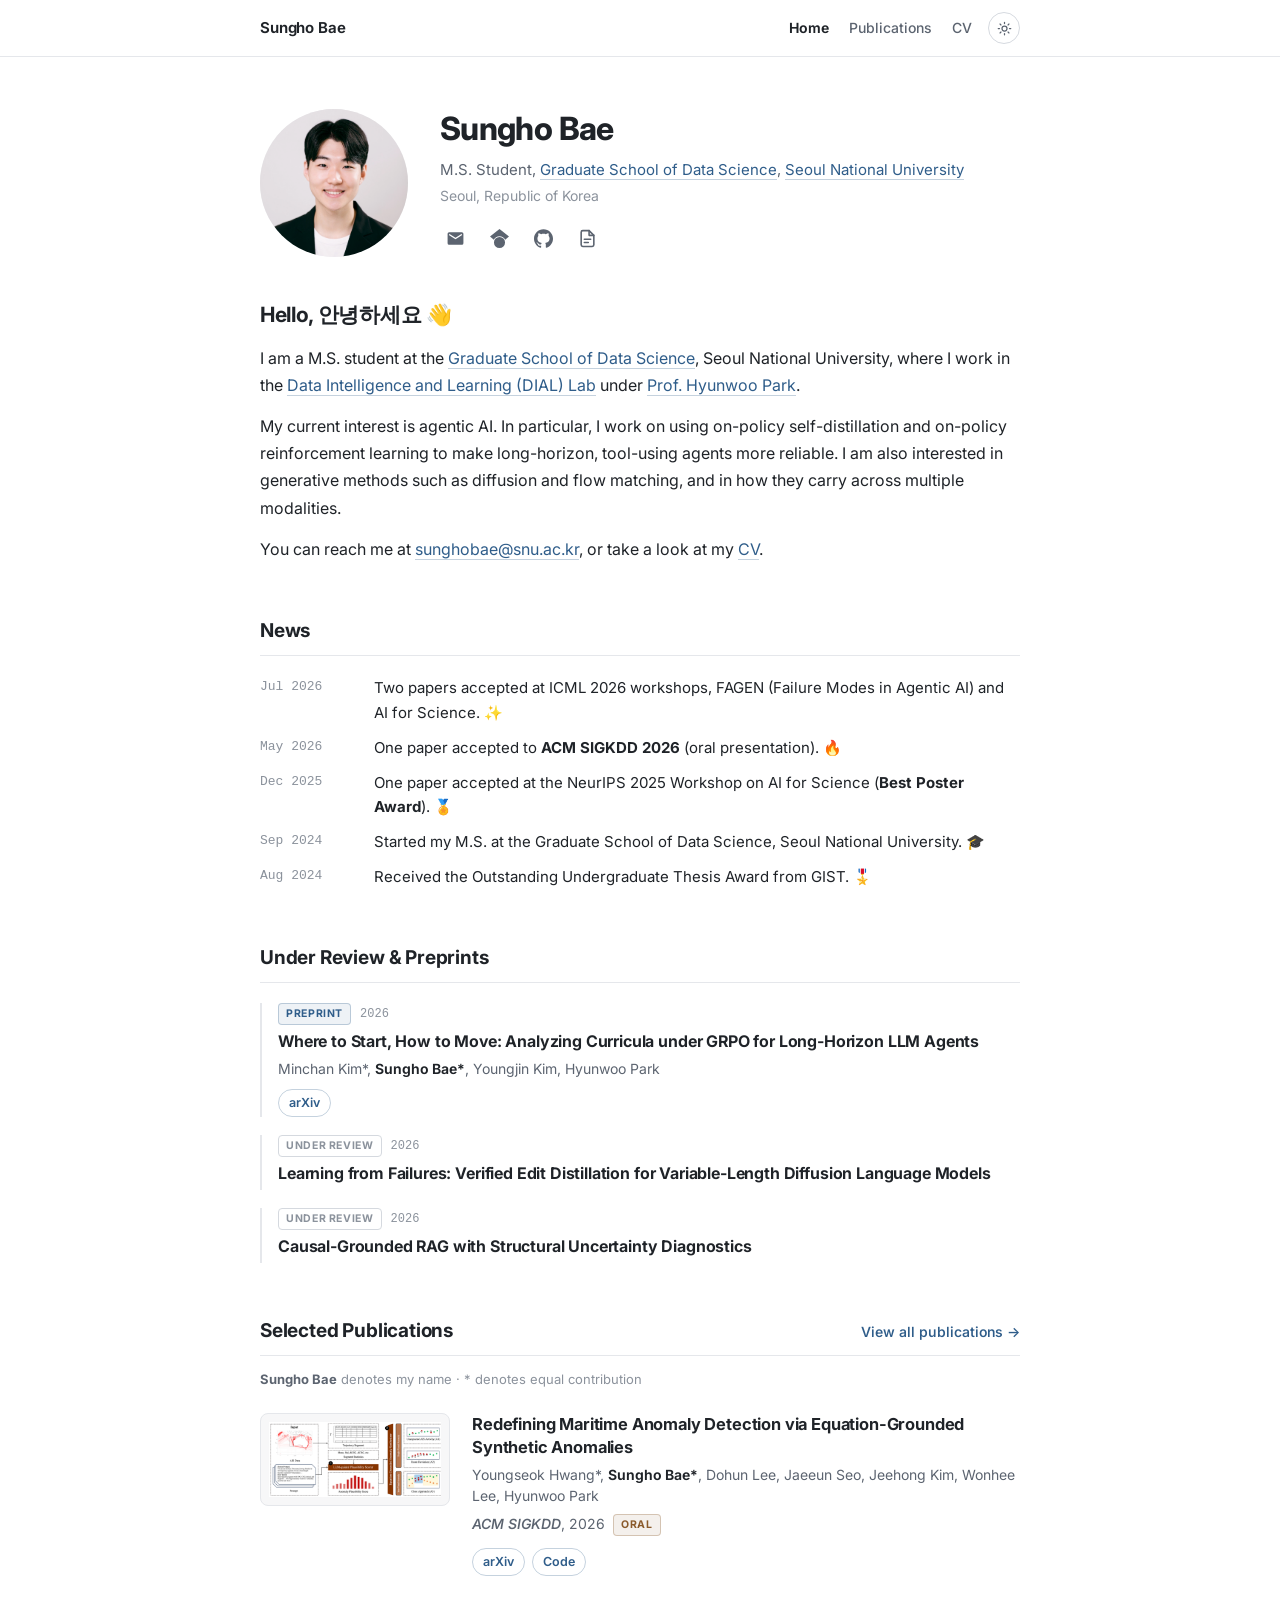
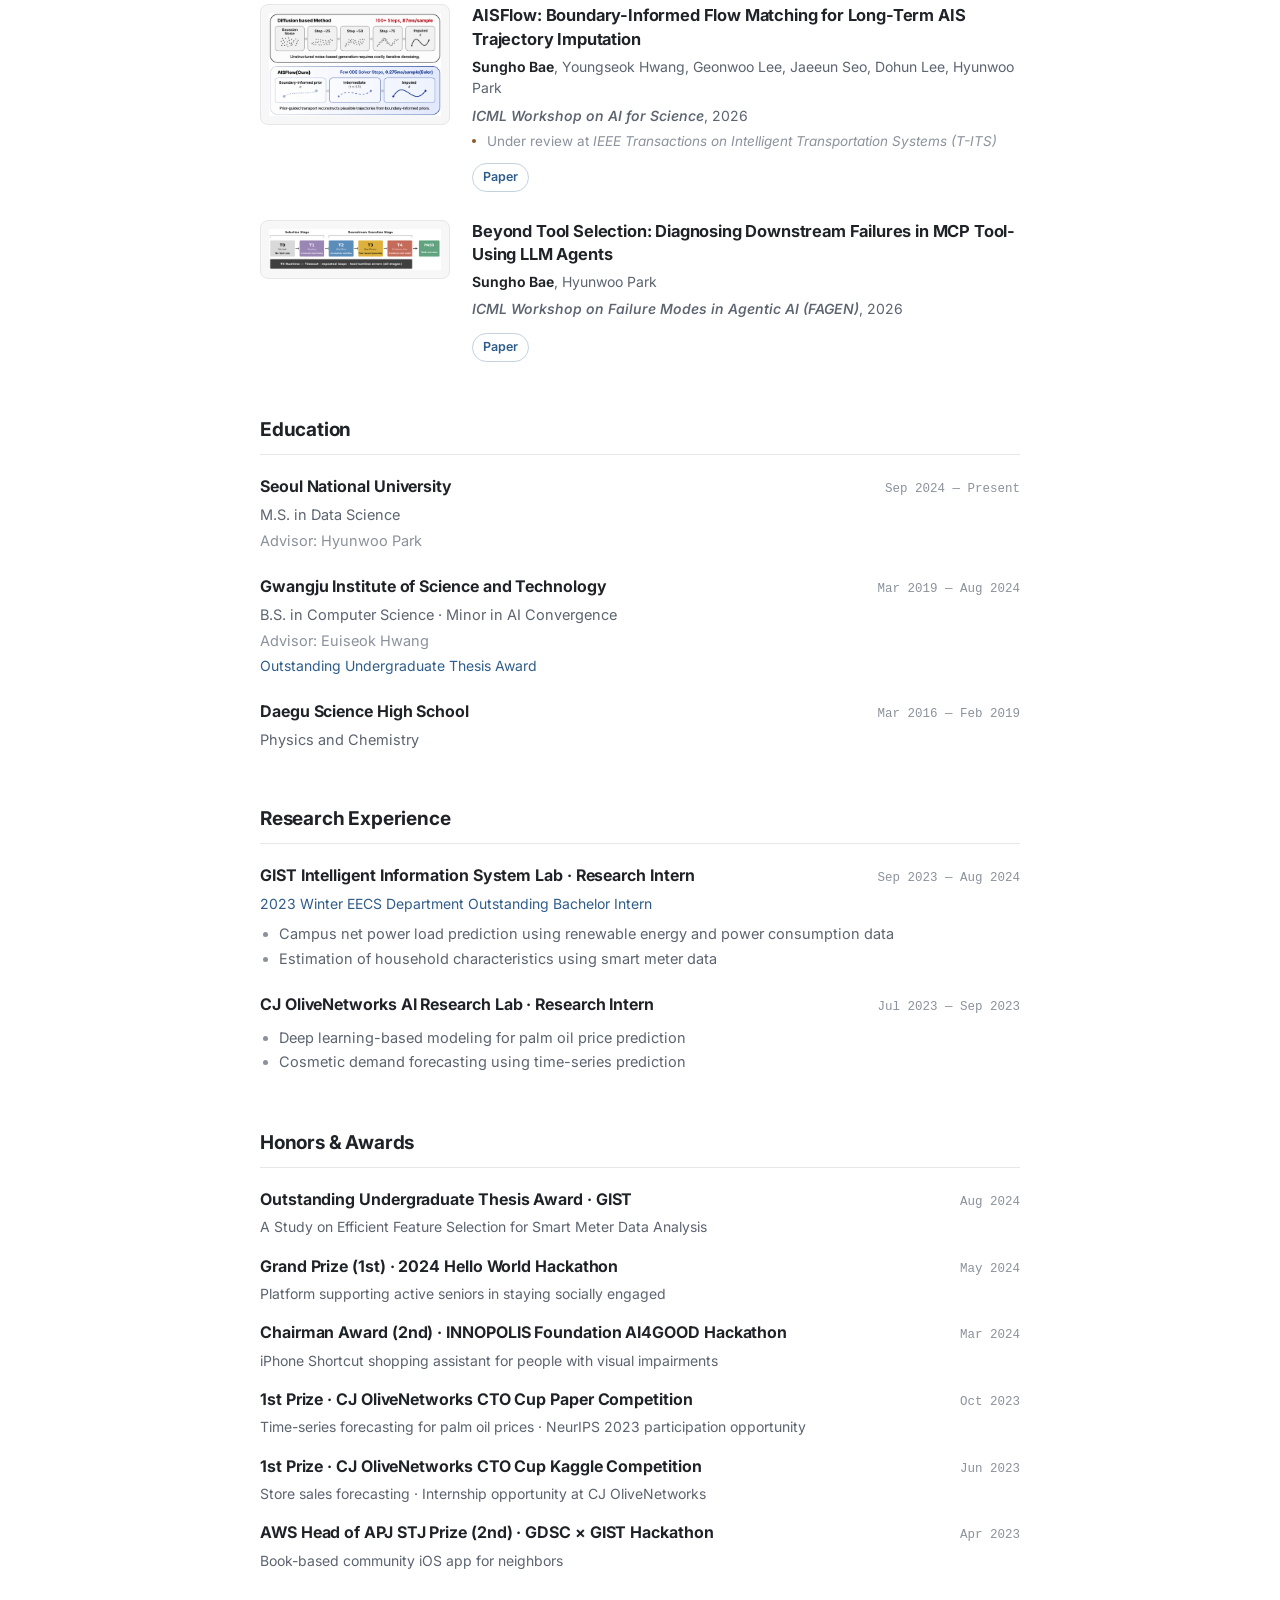
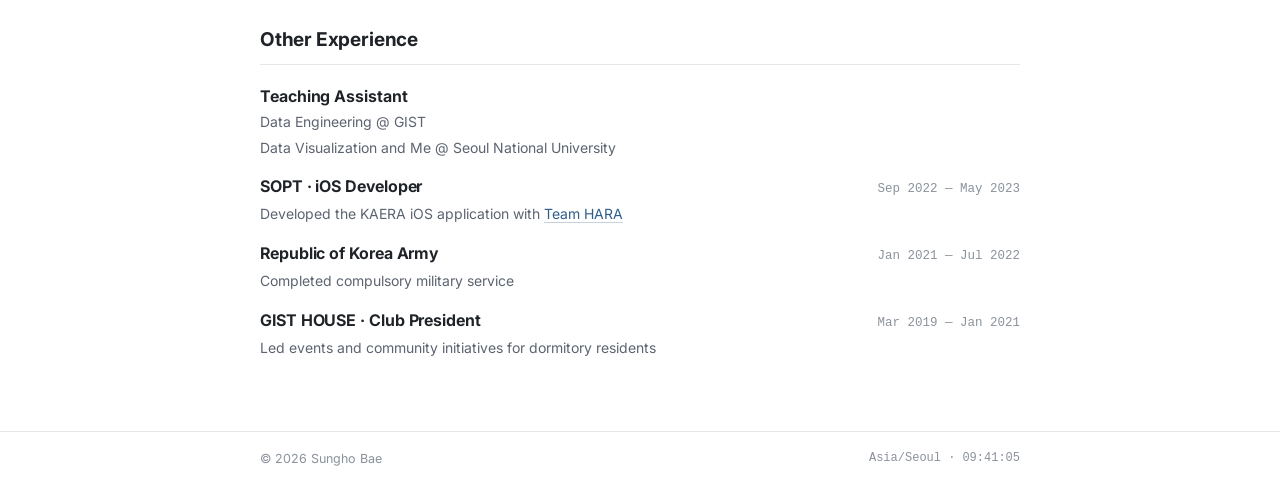
==== index.html @ 01b11e1f "Mark JUMP-GRPO equal contributors" ====
<!doctype html>
<html lang="en">
  <head>
    <meta charset="UTF-8" />
    <meta name="viewport" content="width=device-width, initial-scale=1" />
    <meta
      name="description"
      content="Sungho Bae works on machine learning for complex real-world data, with interests in agentic AI and generative model algorithms."
    />
    <meta name="theme-color" content="#ffffff" />
    <meta property="og:type" content="website" />
    <meta property="og:title" content="Sungho Bae" />
    <meta
      property="og:description"
      content="Research, publications, experience, and honors of Sungho Bae."
    />
    <meta property="og:url" content="https://oy6uns.github.io/" />
    <meta property="og:image" content="https://oy6uns.github.io/assets/og.png" />
    <meta property="og:image:width" content="1731" />
    <meta property="og:image:height" content="909" />
    <meta property="og:image:alt" content="Sungho Bae — Data Science · Research" />
    <meta name="twitter:card" content="summary_large_image" />
    <title>Sungho Bae</title>
    <link rel="icon" type="image/svg+xml" href="assets/favicon.svg?v=3" />
    <link rel="icon" type="image/png" href="assets/favicon.png?v=3" />
    <link rel="icon" type="image/png" href="assets/favicon-light.png?v=3" media="(prefers-color-scheme: light)" />
    <link rel="icon" type="image/png" href="assets/favicon-dark.png?v=3" media="(prefers-color-scheme: dark)" />
    <link rel="icon" type="image/png" sizes="32x32" href="assets/favicon-32x32.png?v=3" />
    <link rel="icon" type="image/png" sizes="16x16" href="assets/favicon-16x16.png?v=3" />
    <link rel="apple-touch-icon" sizes="180x180" href="assets/apple-touch-icon.png?v=3" />
    <link rel="manifest" href="site.webmanifest?v=3" />
    <link rel="preconnect" href="https://fonts.googleapis.com" />
    <link rel="preconnect" href="https://fonts.gstatic.com" crossorigin />
    <link
      href="https://fonts.googleapis.com/css2?family=Inter:wght@400;500;600;700;800&amp;display=swap"
      rel="stylesheet"
    />
    <link rel="stylesheet" href="styles.css" />
    <script src="script.js" defer></script>
    <script type="application/ld+json">
      {
        "@context": "https://schema.org",
        "@type": "Person",
        "name": "Sungho Bae",
        "url": "https://oy6uns.github.io/",
        "email": "mailto:sunghobae@snu.ac.kr",
        "jobTitle": "M.S. Student in Data Science",
        "affiliation": {
          "@type": "CollegeOrUniversity",
          "name": "Seoul National University"
        },
        "sameAs": [
          "https://github.com/oy6uns",
          "https://scholar.google.com/citations?user=liP7fwkAAAAJ&hl=en"
        ]
      }
    </script>
  </head>
  <body>
    <a class="skip-link" href="#main">Skip to content</a>

    <header class="topbar">
      <div class="topbar-inner">
        <a class="brand" href="./">Sungho Bae</a>
        <nav class="nav" aria-label="Main">
          <a href="./" aria-current="page">Home</a>
          <a href="publications/">Publications</a>
          <a href="assets/CV_20260825.pdf" target="_blank" rel="noreferrer">CV</a>
        </nav>
        <button class="theme-toggle" type="button" aria-label="Switch to dark theme">
          <svg class="icon-sun" viewBox="0 0 24 24" aria-hidden="true">
            <circle cx="12" cy="12" r="4" />
            <path d="M12 2v2m0 16v2M4.9 4.9l1.4 1.4m11.4 11.4 1.4 1.4M2 12h2m16 0h2M4.9 19.1l1.4-1.4M17.7 6.3l1.4-1.4" />
          </svg>
          <svg class="icon-moon" viewBox="0 0 24 24" aria-hidden="true">
            <path d="M21 12.8A9 9 0 1 1 11.2 3a7 7 0 0 0 9.8 9.8z" />
          </svg>
        </button>
      </div>
    </header>

    <main class="page" id="main">
      <!-- ------------------------------------------------------------ hero -->
      <header class="hero">
        <div class="avatar">
          <img
            src="assets/sungho-bae.jpg"
            alt="Portrait of Sungho Bae"
            width="799"
            height="1000"
            fetchpriority="high"
          />
        </div>
        <div>
          <h1>Sungho Bae</h1>
          <p class="affiliation">
            M.S. Student,
            <a href="https://gsds.snu.ac.kr/" target="_blank" rel="noreferrer">Graduate School of Data Science</a>,
            <a href="https://en.snu.ac.kr/" target="_blank" rel="noreferrer">Seoul National University</a>
          </p>
          <p class="location">Seoul, Republic of Korea</p>

          <ul class="socials">
            <li>
              <a href="mailto:sunghobae@snu.ac.kr" aria-label="Email" title="Email">
                <svg viewBox="0 0 24 24" aria-hidden="true"><path d="M20 4H4a2 2 0 0 0-2 2v12a2 2 0 0 0 2 2h16a2 2 0 0 0 2-2V6a2 2 0 0 0-2-2Zm0 4-8 5-8-5V6l8 5 8-5Z"/></svg>
              </a>
            </li>
            <li>
              <a href="https://scholar.google.com/citations?user=liP7fwkAAAAJ&amp;hl=en" target="_blank" rel="noreferrer" aria-label="Google Scholar" title="Google Scholar">
                <svg viewBox="0 0 24 24" aria-hidden="true"><path d="M12 24a7 7 0 1 1 0-14 7 7 0 0 1 0 14Zm0-24L0 9.5l4.838 3.94A8 8 0 0 1 12 9a8 8 0 0 1 7.162 4.44L24 9.5Z"/></svg>
              </a>
            </li>
            <li>
              <a href="https://github.com/oy6uns" target="_blank" rel="noreferrer" aria-label="GitHub" title="GitHub">
                <svg viewBox="0 0 24 24" aria-hidden="true"><path d="M12 .297c-6.63 0-12 5.373-12 12 0 5.303 3.438 9.8 8.205 11.385.6.113.82-.258.82-.577 0-.285-.01-1.04-.015-2.04-3.338.724-4.042-1.61-4.042-1.61C4.422 18.07 3.633 17.7 3.633 17.7c-1.087-.744.084-.729.084-.729 1.205.084 1.838 1.236 1.838 1.236 1.07 1.835 2.809 1.305 3.495.998.108-.776.417-1.305.76-1.605-2.665-.3-5.466-1.332-5.466-5.93 0-1.31.465-2.38 1.235-3.22-.135-.303-.54-1.523.105-3.176 0 0 1.005-.322 3.3 1.23.96-.267 1.98-.399 3-.405 1.02.006 2.04.138 3 .405 2.28-1.552 3.285-1.23 3.285-1.23.645 1.653.24 2.873.12 3.176.765.84 1.23 1.91 1.23 3.22 0 4.61-2.805 5.625-5.475 5.92.42.36.81 1.096.81 2.22 0 1.606-.015 2.896-.015 3.286 0 .315.21.69.825.57C20.565 22.092 24 17.592 24 12.297c0-6.627-5.373-12-12-12Z"/></svg>
              </a>
            </li>
            <li>
              <a href="assets/CV_20260825.pdf" target="_blank" rel="noreferrer" aria-label="Curriculum Vitae" title="CV">
                <svg class="stroke" viewBox="0 0 24 24" aria-hidden="true"><path d="M14 2H6a2 2 0 0 0-2 2v16a2 2 0 0 0 2 2h12a2 2 0 0 0 2-2V8Z"/><path d="M14 2v6h6"/><path d="M8 13h8M8 17h5"/></svg>
              </a>
            </li>
          </ul>
        </div>
      </header>

      <!-- ----------------------------------------------------------- about -->
      <section class="about" aria-labelledby="about-title">
        <h2 id="about-title">Hello, 안녕하세요 👋</h2>
        <p>
          I am a M.S. student at the
          <a href="https://gsds.snu.ac.kr/" target="_blank" rel="noreferrer">Graduate School of Data Science</a>,
          Seoul National University, where I work in the
          <a href="https://dial.snu.ac.kr/" target="_blank" rel="noreferrer">Data Intelligence and Learning (DIAL) Lab</a>
          under
          <a href="https://hyunwoopark.com/" target="_blank" rel="noreferrer">Prof. Hyunwoo Park</a>.
        </p>
        <p>
          My current interest is agentic AI. In particular, I work on using on-policy
          self-distillation and on-policy reinforcement learning to make long-horizon,
          tool-using agents more reliable. I am also interested in generative methods such as
          diffusion and flow matching, and in how they carry across multiple modalities.
        </p>
        <p>
          You can reach me at
          <a href="mailto:sunghobae@snu.ac.kr">sunghobae@snu.ac.kr</a>, or take a look at my
          <a href="assets/CV_20260825.pdf" target="_blank" rel="noreferrer">CV</a>.
        </p>
      </section>

      <!-- ------------------------------------------------------------ news -->
      <section class="section news" aria-labelledby="news-title">
        <h2 id="news-title">News</h2>
        <dl class="news-list">
          <dt>Jul 2026</dt>
          <dd>
            Two papers accepted at ICML 2026 workshops, FAGEN (Failure Modes in Agentic AI)
            and AI for Science. ✨
          </dd>

          <dt>May 2026</dt>
          <dd>One paper accepted to <strong>ACM SIGKDD 2026</strong> (oral presentation). 🔥</dd>

          <dt>Dec 2025</dt>
          <dd>
            One paper accepted at the NeurIPS 2025 Workshop on AI for Science
            (<strong>Best Poster Award</strong>). 🏅
          </dd>

          <dt>Sep 2024</dt>
          <dd>Started my M.S. at the Graduate School of Data Science, Seoul National University. 🎓</dd>

          <dt>Aug 2024</dt>
          <dd>Received the Outstanding Undergraduate Thesis Award from GIST. 🎖️</dd>
        </dl>
      </section>

      <!-- ------------------------------------------ under review & preprints -->
      <section class="section" aria-labelledby="preprints-title">
        <h2 id="preprints-title">Under Review &amp; Preprints</h2>
        <ol class="preprint-list">
          <li class="preprint-entry">
            <div class="preprint-meta">
              <span class="preprint-status is-preprint">Preprint</span>
              <time>2026</time>
            </div>
            <h3>
              <a href="https://arxiv.org/abs/2610.19349" target="_blank" rel="noreferrer">
                Where to Start, How to Move: Analyzing Curricula under GRPO for Long-Horizon LLM Agents
              </a>
            </h3>
            <p class="pub-authors">
              Minchan Kim*, <strong>Sungho Bae*</strong>, Youngjin Kim, Hyunwoo Park
            </p>
            <ul class="pub-links">
              <li><a href="https://arxiv.org/abs/2610.19349" target="_blank" rel="noreferrer">arXiv</a></li>
            </ul>
          </li>

          <li class="preprint-entry">
            <div class="preprint-meta">
              <span class="preprint-status is-review">Under review</span>
              <time>2026</time>
            </div>
            <h3>Learning from Failures: Verified Edit Distillation for Variable-Length Diffusion Language Models</h3>
          </li>

          <li class="preprint-entry">
            <div class="preprint-meta">
              <span class="preprint-status is-review">Under review</span>
              <time>2026</time>
            </div>
            <h3>Causal-Grounded RAG with Structural Uncertainty Diagnostics</h3>
          </li>
        </ol>
      </section>

      <!-- --------------------------------------------- selected publications -->
      <section class="section" aria-labelledby="selected-title">
        <div class="section-head">
          <h2 id="selected-title">Selected Publications</h2>
          <a class="more" href="publications/">View all publications →</a>
        </div>
        <p class="pub-note"><strong>Sungho Bae</strong> denotes my name · * denotes equal contribution</p>

        <ol class="pub-list">
          <li class="pub">
            <a class="pub-thumb" href="https://arxiv.org/abs/2606.29721" target="_blank" rel="noreferrer">
              <img src="assets/teaser/hwang2026maritime.png" alt="Equation-grounded synthetic anomaly pipeline for maritime AIS data" loading="lazy" />
            </a>
            <div class="pub-body">
              <h3>
                <a href="https://dl.acm.org/doi/abs/10.1145/3770855.3818984" target="_blank" rel="noreferrer">
                  Redefining Maritime Anomaly Detection via Equation-Grounded Synthetic Anomalies
                </a>
              </h3>
              <p class="pub-authors">
                Youngseok Hwang*, <strong>Sungho Bae*</strong>, Dohun Lee, Jaeeun Seo, Jeehong Kim,
                Wonhee Lee, Hyunwoo Park
              </p>
              <p class="pub-venue">
                <em>ACM SIGKDD</em>, 2026<span class="pub-tag">Oral</span>
              </p>
              <ul class="pub-links">
                <li><a href="https://arxiv.org/abs/2606.29721" target="_blank" rel="noreferrer">arXiv</a></li>
                <li><a href="https://github.com/snudial/open-maritime-anomaly-detection" target="_blank" rel="noreferrer">Code</a></li>
              </ul>
            </div>
          </li>

          <li class="pub">
            <a class="pub-thumb" href="https://openreview.net/forum?id=FhNvZOMekI" target="_blank" rel="noreferrer">
              <img src="assets/teaser/bae2026aisflow.png" alt="Boundary-informed flow matching compared with diffusion-based imputation" loading="lazy" />
            </a>
            <div class="pub-body">
              <h3>
                <a href="https://openreview.net/forum?id=FhNvZOMekI" target="_blank" rel="noreferrer">
                  AISFlow: Boundary-Informed Flow Matching for Long-Term AIS Trajectory Imputation
                </a>
              </h3>
              <p class="pub-authors">
                <strong>Sungho Bae</strong>, Youngseok Hwang, Geonwoo Lee, Jaeeun Seo, Dohun Lee,
                Hyunwoo Park
              </p>
              <p class="pub-venue"><em>ICML Workshop on AI for Science</em>, 2026</p>
              <p class="pub-status">
                Under review at <em>IEEE Transactions on Intelligent Transportation Systems (T-ITS)</em>
              </p>
              <ul class="pub-links">
                <li><a href="https://openreview.net/forum?id=FhNvZOMekI" target="_blank" rel="noreferrer">Paper</a></li>
              </ul>
            </div>
          </li>

          <li class="pub">
            <a class="pub-thumb" href="https://openreview.net/forum?id=PPculVvgEd" target="_blank" rel="noreferrer">
              <img src="assets/teaser/bae2026toolfailures.png" alt="Failure taxonomy for MCP tool-using LLM agents, from tool selection to evidence use" loading="lazy" />
            </a>
            <div class="pub-body">
              <h3>
                <a href="https://openreview.net/forum?id=PPculVvgEd" target="_blank" rel="noreferrer">
                  Beyond Tool Selection: Diagnosing Downstream Failures in MCP Tool-Using LLM Agents
                </a>
              </h3>
              <p class="pub-authors"><strong>Sungho Bae</strong>, Hyunwoo Park</p>
              <p class="pub-venue"><em>ICML Workshop on Failure Modes in Agentic AI (FAGEN)</em>, 2026</p>
              <ul class="pub-links">
                <li><a href="https://openreview.net/forum?id=PPculVvgEd" target="_blank" rel="noreferrer">Paper</a></li>
              </ul>
            </div>
          </li>
        </ol>
      </section>

      <!-- ------------------------------------------------------- education -->
      <section class="section" aria-labelledby="education-title">
        <h2 id="education-title">Education</h2>
        <div class="tree-list">
          <article class="tree-body">
            <div class="entry-head">
              <h3>Seoul National University</h3>
              <time>Sep 2024 — Present</time>
            </div>
            <p>M.S. in Data Science</p>
            <p class="muted">Advisor: Hyunwoo Park</p>
          </article>

          <article class="tree-body">
            <div class="entry-head">
              <h3>Gwangju Institute of Science and Technology</h3>
              <time>Mar 2019 — Aug 2024</time>
            </div>
            <p>B.S. in Computer Science · Minor in AI Convergence</p>
            <p class="muted">Advisor: Euiseok Hwang</p>
            <p class="accent-note">Outstanding Undergraduate Thesis Award</p>
          </article>

          <article class="tree-body">
            <div class="entry-head">
              <h3>Daegu Science High School</h3>
              <time>Mar 2016 — Feb 2019</time>
            </div>
            <p>Physics and Chemistry</p>
          </article>
        </div>
      </section>

      <!-- ----------------------------------------------- research experience -->
      <section class="section" aria-labelledby="research-title">
        <h2 id="research-title">Research Experience</h2>
        <div class="record-list">
          <article class="record">
            <div class="entry-head">
              <h3>GIST Intelligent Information System Lab · Research Intern</h3>
              <time>Sep 2023 — Aug 2024</time>
            </div>
            <p class="accent-note">2023 Winter EECS Department Outstanding Bachelor Intern</p>
            <ul>
              <li>Campus net power load prediction using renewable energy and power consumption data</li>
              <li>Estimation of household characteristics using smart meter data</li>
            </ul>
          </article>

          <article class="record">
            <div class="entry-head">
              <h3>CJ OliveNetworks AI Research Lab · Research Intern</h3>
              <time>Jul 2023 — Sep 2023</time>
            </div>
            <ul>
              <li>Deep learning-based modeling for palm oil price prediction</li>
              <li>Cosmetic demand forecasting using time-series prediction</li>
            </ul>
          </article>
        </div>
      </section>

      <!-- -------------------------------------------------- honors & awards -->
      <section class="section" aria-labelledby="honors-title">
        <h2 id="honors-title">Honors &amp; Awards</h2>
        <div class="record-list compact">
          <article class="record">
            <div class="entry-head">
              <h3>Outstanding Undergraduate Thesis Award · GIST</h3>
              <time>Aug 2024</time>
            </div>
            <p>A Study on Efficient Feature Selection for Smart Meter Data Analysis</p>
          </article>
          <article class="record">
            <div class="entry-head">
              <h3>Grand Prize (1st) · 2024 Hello World Hackathon</h3>
              <time>May 2024</time>
            </div>
            <p>Platform supporting active seniors in staying socially engaged</p>
          </article>
          <article class="record">
            <div class="entry-head">
              <h3>Chairman Award (2nd) · INNOPOLIS Foundation AI4GOOD Hackathon</h3>
              <time>Mar 2024</time>
            </div>
            <p>iPhone Shortcut shopping assistant for people with visual impairments</p>
          </article>
          <article class="record">
            <div class="entry-head">
              <h3>1st Prize · CJ OliveNetworks CTO Cup Paper Competition</h3>
              <time>Oct 2023</time>
            </div>
            <p>Time-series forecasting for palm oil prices · NeurIPS 2023 participation opportunity</p>
          </article>
          <article class="record">
            <div class="entry-head">
              <h3>1st Prize · CJ OliveNetworks CTO Cup Kaggle Competition</h3>
              <time>Jun 2023</time>
            </div>
            <p>Store sales forecasting · Internship opportunity at CJ OliveNetworks</p>
          </article>
          <article class="record">
            <div class="entry-head">
              <h3>AWS Head of APJ STJ Prize (2nd) · GDSC × GIST Hackathon</h3>
              <time>Apr 2023</time>
            </div>
            <p>Book-based community iOS app for neighbors</p>
          </article>
        </div>
      </section>

      <!-- ---------------------------------------------------------- others -->
      <section class="section" aria-labelledby="other-title">
        <h2 id="other-title">Other Experience</h2>
        <div class="record-list compact">
          <article class="record tree-body">
            <div class="entry-head"><h3>Teaching Assistant</h3></div>
            <p>Data Engineering @ GIST</p>
            <p>Data Visualization and Me @ Seoul National University</p>
          </article>
          <article class="record tree-body">
            <div class="entry-head">
              <h3>SOPT · iOS Developer</h3>
              <time>Sep 2022 — May 2023</time>
            </div>
            <p>
              Developed the KAERA iOS application with
              <a href="https://github.com/TeamHARA" target="_blank" rel="noreferrer">Team HARA</a>
            </p>
          </article>
          <article class="record tree-body">
            <div class="entry-head">
              <h3>Republic of Korea Army</h3>
              <time>Jan 2021 — Jul 2022</time>
            </div>
            <p>Completed compulsory military service</p>
          </article>
          <article class="record tree-body">
            <div class="entry-head">
              <h3>GIST HOUSE · Club President</h3>
              <time>Mar 2019 — Jan 2021</time>
            </div>
            <p>Led events and community initiatives for dormitory residents</p>
          </article>
        </div>
      </section>
    </main>

    <footer class="site-footer">
      <div class="footer-inner">
        <span>© <span id="year">2026</span> Sungho Bae</span>
        <span class="footer-clock">Asia/Seoul · <time id="clock">--:--:--</time></span>
      </div>
    </footer>
  </body>
</html>
---- styles.css ----
/* ==========================================================================
   Sungho Bae — personal site
   Academic single-column layout
   ========================================================================== */

:root {
  color-scheme: light;

  /* surfaces */
  --bg: #ffffff;
  --bg-soft: #f7f7f8;
  --header-bg: rgba(255, 255, 255, 0.82);

  /* text */
  --text: #1f2328;
  --muted: #5c6470;
  --faint: #8b929c;

  /* lines */
  --hairline: #e5e7eb;
  --hairline-strong: #d5d9df;

  /* accent */
  --accent: #2f5d8a;
  --accent-hover: #1f4568;
  --accent-soft: rgba(47, 93, 138, 0.08);
  --accent-border: rgba(47, 93, 138, 0.28);

  /* semantic */
  --name: #1f2328;
  --author: #5c6470;
  --tag: #8a5a2b;
  --tag-bg: rgba(138, 90, 43, 0.09);
  --tag-border: rgba(138, 90, 43, 0.3);

  --avatar-bg: #f0f1f3;

  /* metrics */
  --width: min(760px, calc(100% - 40px));
  --radius: 8px;

  --sans: "Inter", -apple-system, BlinkMacSystemFont, "Segoe UI", Roboto,
    "Helvetica Neue", "Apple SD Gothic Neo", "Noto Sans KR", Arial, sans-serif;
  --mono: "SFMono-Regular", "SF Mono", ui-monospace, Menlo, Consolas,
    "Liberation Mono", monospace;
}

:root[data-theme="dark"] {
  color-scheme: dark;

  --bg: #16181c;
  --bg-soft: #1d2026;
  --header-bg: rgba(22, 24, 28, 0.82);

  --text: #e6e8ea;
  --muted: #a5adb8;
  --faint: #7b838e;

  --hairline: #2b2f36;
  --hairline-strong: #3a3f47;

  --accent: #86b3dc;
  --accent-hover: #a8cbec;
  --accent-soft: rgba(134, 179, 220, 0.12);
  --accent-border: rgba(134, 179, 220, 0.32);

  --name: #f2f4f6;
  --author: #a5adb8;
  --tag: #d7a877;
  --tag-bg: rgba(215, 168, 119, 0.13);
  --tag-border: rgba(215, 168, 119, 0.34);

  --avatar-bg: #22262c;
}

/* --------------------------------------------------------------- reset -- */

* {
  box-sizing: border-box;
}

html {
  scroll-behavior: smooth;
}

body {
  margin: 0;
  background: var(--bg);
  color: var(--text);
  font-family: var(--sans);
  font-size: 16px;
  line-height: 1.7;
  -webkit-font-smoothing: antialiased;
  text-rendering: optimizeLegibility;
}

img {
  max-width: 100%;
}

a {
  color: var(--accent);
  text-decoration: none;
  transition: color 140ms ease, border-color 140ms ease;
}

a:hover {
  color: var(--accent-hover);
}

.about a,
.news a,
.record a,
.tree-body a {
  border-bottom: 1px solid var(--accent-border);
}

.about a:hover,
.news a:hover,
.record a:hover,
.tree-body a:hover {
  border-bottom-color: currentColor;
}

button {
  font: inherit;
}

::selection {
  background: var(--accent-soft);
}

a:focus-visible,
button:focus-visible {
  outline: 2px solid var(--accent);
  outline-offset: 3px;
  border-radius: 3px;
}

.skip-link {
  position: fixed;
  top: 10px;
  left: 10px;
  z-index: 100;
  padding: 7px 12px;
  border-radius: 6px;
  background: var(--text);
  color: var(--bg);
  transform: translateY(-180%);
}

.skip-link:focus {
  transform: translateY(0);
}

/* -------------------------------------------------------------- topbar -- */

.topbar {
  position: sticky;
  top: 0;
  z-index: 50;
  border-bottom: 1px solid var(--hairline);
  background: var(--header-bg);
  backdrop-filter: saturate(180%) blur(14px);
  -webkit-backdrop-filter: saturate(180%) blur(14px);
}

.topbar-inner {
  width: var(--width);
  min-height: 56px;
  margin-inline: auto;
  display: flex;
  align-items: center;
  gap: 16px;
}

.brand {
  margin-right: auto;
  color: var(--text);
  font-size: 15px;
  font-weight: 650;
  letter-spacing: -0.01em;
}

.brand:hover {
  color: var(--accent);
}

.nav {
  display: flex;
  align-items: center;
  gap: 20px;
}

.nav a {
  color: var(--muted);
  font-size: 14px;
  font-weight: 500;
}

.nav a:hover,
.nav a[aria-current="page"] {
  color: var(--text);
}

.nav a[aria-current="page"] {
  font-weight: 650;
}

.theme-toggle {
  display: inline-grid;
  place-items: center;
  width: 32px;
  height: 32px;
  padding: 0;
  border: 1px solid var(--hairline-strong);
  border-radius: 50%;
  background: transparent;
  color: var(--muted);
  cursor: pointer;
}

.theme-toggle:hover {
  border-color: var(--accent-border);
  color: var(--text);
}

.theme-toggle svg {
  width: 15px;
  height: 15px;
}

.theme-toggle .icon-moon {
  display: none;
}

:root[data-theme="dark"] .theme-toggle .icon-sun {
  display: none;
}

:root[data-theme="dark"] .theme-toggle .icon-moon {
  display: block;
}

/* ---------------------------------------------------------------- page -- */

.page {
  width: var(--width);
  margin-inline: auto;
  padding: 52px 0 72px;
}

.section {
  margin-top: 52px;
  scroll-margin-top: 76px;
}

.section > h2 {
  margin: 0 0 20px;
  padding-bottom: 8px;
  border-bottom: 1px solid var(--hairline);
  color: var(--text);
  font-size: 19px;
  font-weight: 700;
  letter-spacing: -0.01em;
}

/* ---------------------------------------------------------------- hero -- */

.hero {
  display: grid;
  grid-template-columns: 148px 1fr;
  align-items: center;
  gap: 32px;
}

.avatar {
  width: 148px;
  height: 148px;
  border-radius: 50%;
  background: var(--avatar-bg);
  overflow: hidden;
}

.avatar img {
  width: 100%;
  height: 100%;
  display: block;
  object-fit: cover;
  object-position: center 22%;
}

.hero h1 {
  margin: 0;
  color: var(--name);
  font-size: 32px;
  font-weight: 750;
  line-height: 1.2;
  letter-spacing: -0.02em;
}

.hero .affiliation {
  margin: 10px 0 0;
  color: var(--muted);
  font-size: 15px;
  line-height: 1.55;
}

.hero .affiliation a {
  border-bottom: 1px solid var(--accent-border);
}

.hero .location {
  margin: 2px 0 0;
  color: var(--faint);
  font-size: 14px;
}

/* ------------------------------------------------------------- socials -- */

.socials {
  display: flex;
  flex-wrap: wrap;
  align-items: center;
  gap: 14px;
  margin: 16px 0 0;
  padding: 0;
  list-style: none;
}

.socials a {
  display: inline-grid;
  place-items: center;
  width: 30px;
  height: 30px;
  color: var(--muted);
}

.socials a:hover {
  color: var(--accent);
  transform: translateY(-1px);
}

.socials svg {
  width: 19px;
  height: 19px;
  fill: currentColor;
}

/* --------------------------------------------------------------- about -- */

.about {
  margin-top: 40px;
}

.about h2 {
  margin: 0 0 12px;
  padding: 0;
  border: 0;
  font-size: 21px;
  font-weight: 700;
  letter-spacing: -0.015em;
}

.about p {
  margin: 0 0 14px;
  color: var(--text);
}

.about p:last-child {
  margin-bottom: 0;
}

/* ---------------------------------------------------------------- news -- */

.news-list {
  margin: 0;
  display: grid;
  grid-template-columns: 96px 1fr;
  row-gap: 10px;
  column-gap: 18px;
  max-height: 340px;
  overflow-y: auto;
  padding-right: 6px;
}

.news-list dt {
  color: var(--faint);
  font-family: var(--mono);
  font-size: 13px;
  line-height: 1.75;
  white-space: nowrap;
}

.news-list dd {
  margin: 0;
  color: var(--text);
  font-size: 15px;
  line-height: 1.65;
}

/* -------------------------------------------------------- publications -- */

.section-head {
  display: flex;
  align-items: baseline;
  justify-content: space-between;
  gap: 16px;
  margin: 0 0 20px;
  padding-bottom: 8px;
  border-bottom: 1px solid var(--hairline);
}

.section-head h2 {
  margin: 0;
  padding: 0;
  border: 0;
  font-size: 19px;
  font-weight: 700;
  letter-spacing: -0.01em;
}

.section-head .more {
  flex: 0 0 auto;
  font-size: 14px;
  font-weight: 550;
}

.pub-note {
  margin: -8px 0 22px;
  color: var(--faint);
  font-size: 13px;
}

.pub-note strong {
  color: var(--muted);
}

.pub-list {
  margin: 0;
  padding: 0;
  list-style: none;
  display: grid;
  gap: 28px;
}

.pub {
  display: grid;
  grid-template-columns: 190px 1fr;
  gap: 22px;
  align-items: start;
}

/* Figures are diagrams with wildly different aspect ratios, so the box takes
   its height from the image rather than cropping to a fixed ratio. */
.pub-thumb {
  display: block;
  padding: 8px;
  border: 1px solid var(--hairline);
  border-radius: var(--radius);
  background: var(--bg-soft);
  overflow: hidden;
}

.pub-thumb:hover {
  border-color: var(--accent-border);
}

.pub-thumb img {
  width: 100%;
  height: auto;
  display: block;
}

:root[data-theme="dark"] .pub-thumb img {
  /* The figures are drawn on white; soften them so they don't glare. */
  filter: brightness(0.92) contrast(1.02);
}

.pub-thumb.is-empty {
  display: grid;
  place-items: center;
  aspect-ratio: 16 / 10;
  color: var(--faint);
  font-family: var(--mono);
  font-size: 11px;
  letter-spacing: 0.06em;
  text-transform: uppercase;
}

.pub-body h3 {
  margin: 0 0 5px;
  color: var(--text);
  font-size: 16.5px;
  font-weight: 680;
  line-height: 1.4;
  letter-spacing: -0.01em;
}

.pub-body h3 a {
  color: inherit;
}

.pub-body h3 a:hover {
  color: var(--accent);
}

.pub-authors {
  margin: 0 0 5px;
  color: var(--author);
  font-size: 14px;
  line-height: 1.55;
}

.pub-authors strong {
  color: var(--text);
  font-weight: 650;
}

.pub-venue {
  margin: 0;
  color: var(--muted);
  font-size: 14px;
}

.pub-venue em {
  font-style: italic;
  font-weight: 550;
}

.pub-tag {
  display: inline-block;
  margin-left: 8px;
  padding: 1px 7px;
  vertical-align: 1px;
  border: 1px solid var(--tag-border);
  border-radius: 4px;
  background: var(--tag-bg);
  color: var(--tag);
  font-size: 10.5px;
  font-weight: 700;
  letter-spacing: 0.06em;
  line-height: 1.7;
  text-transform: uppercase;
  white-space: nowrap;
}

.pub-links {
  display: flex;
  flex-wrap: wrap;
  gap: 7px;
  margin: 11px 0 0;
  padding: 0;
  list-style: none;
}

.pub-links a {
  display: inline-flex;
  align-items: center;
  padding: 2px 10px;
  border: 1px solid var(--accent-border);
  border-radius: 999px;
  color: var(--accent);
  font-size: 12.5px;
  font-weight: 600;
  line-height: 1.8;
}

.pub-links a:hover {
  background: var(--accent-soft);
  color: var(--accent-hover);
}

/* --------------------------------------------- under review & preprints -- */

.preprint-list {
  display: grid;
  gap: 18px;
  margin: 0;
  padding: 0;
  list-style: none;
}

.preprint-entry {
  padding-left: 16px;
  border-left: 2px solid var(--hairline);
}

.preprint-entry h3 {
  margin: 5px 0;
  color: var(--text);
  font-size: 16px;
  font-weight: 680;
  line-height: 1.45;
  letter-spacing: -0.01em;
}

.preprint-entry h3 a {
  color: inherit;
}

.preprint-entry h3 a:hover {
  color: var(--accent);
}

.preprint-meta {
  display: flex;
  align-items: baseline;
  gap: 9px;
}

.preprint-meta time {
  color: var(--faint);
  font-family: var(--mono);
  font-size: 12px;
}

.preprint-status {
  display: inline-block;
  padding: 1px 7px;
  border: 1px solid var(--hairline-strong);
  border-radius: 4px;
  color: var(--faint);
  font-size: 10.5px;
  font-weight: 700;
  letter-spacing: 0.06em;
  line-height: 1.7;
  text-transform: uppercase;
  white-space: nowrap;
}

.preprint-status.is-preprint {
  border-color: var(--accent-border);
  background: var(--accent-soft);
  color: var(--accent);
}

.preprint-entry .pub-links {
  margin-top: 8px;
}

/* full publications page */
.year-group + .year-group {
  margin-top: 36px;
}

.year-heading {
  margin: 0 0 20px;
  padding-bottom: 6px;
  border-bottom: 1px solid var(--hairline);
  color: var(--faint);
  font-family: var(--mono);
  font-size: 14px;
  font-weight: 600;
  letter-spacing: 0.08em;
}

/* ----------------------------------------------------------- timelines -- */

.tree-list,
.record-list {
  display: grid;
  gap: 22px;
}

.entry-head {
  display: flex;
  align-items: baseline;
  justify-content: space-between;
  gap: 18px;
}

.entry-head h3 {
  margin: 0;
  color: var(--text);
  font-size: 16px;
  font-weight: 680;
  line-height: 1.45;
  letter-spacing: -0.005em;
}

.entry-head time {
  flex: 0 0 auto;
  color: var(--faint);
  font-family: var(--mono);
  font-size: 12.5px;
  white-space: nowrap;
}

.tree-body p,
.record p {
  margin: 3px 0 0;
  color: var(--muted);
  font-size: 14.5px;
  line-height: 1.6;
}

.tree-body .muted,
.muted {
  color: var(--faint);
}

.accent-note {
  color: var(--accent) !important;
  font-size: 14px !important;
}

.record ul {
  margin: 7px 0 0;
  padding-left: 19px;
  color: var(--muted);
  font-size: 14.5px;
}

.record li::marker {
  color: var(--faint);
}

.record-list.compact {
  gap: 16px;
}

.record-list.compact p {
  font-size: 14px;
}

/* --------------------------------------------------------------- links -- */

.link-list {
  margin: 0;
  padding: 0;
  list-style: none;
  display: grid;
  gap: 8px;
}

.link-list li {
  display: grid;
  grid-template-columns: 88px 1fr;
  align-items: baseline;
  gap: 12px;
  font-size: 14.5px;
}

.link-key {
  color: var(--faint);
  font-family: var(--mono);
  font-size: 13px;
}

.link-list a {
  overflow-wrap: anywhere;
  border-bottom: 1px solid var(--accent-border);
}

/* -------------------------------------------------------------- footer -- */

.site-footer {
  border-top: 1px solid var(--hairline);
}

.footer-inner {
  width: var(--width);
  min-height: 52px;
  margin-inline: auto;
  display: flex;
  flex-wrap: wrap;
  align-items: center;
  justify-content: space-between;
  gap: 10px;
  color: var(--faint);
  font-size: 12.5px;
}

.footer-clock {
  display: inline-flex;
  align-items: center;
  gap: 7px;
  font-family: var(--mono);
  font-size: 12px;
}

/* ------------------------------------------------------------ responsive */

@media (max-width: 720px) {
  :root {
    --width: min(100% - 32px, 760px);
  }

  body {
    font-size: 15px;
  }

  .page {
    padding: 36px 0 56px;
  }

  .section {
    margin-top: 40px;
  }

  .hero {
    grid-template-columns: 1fr;
    justify-items: start;
    gap: 20px;
  }

  .avatar {
    width: 112px;
    height: 112px;
  }

  .hero h1 {
    font-size: 27px;
  }

  .news-list {
    grid-template-columns: 1fr;
    row-gap: 4px;
    max-height: none;
  }

  .news-list dt {
    margin-top: 12px;
    font-size: 12px;
  }

  .news-list dt:first-child {
    margin-top: 0;
  }

  .pub {
    grid-template-columns: 1fr;
    gap: 14px;
  }

  .pub-thumb {
    max-width: 320px;
  }

  .entry-head {
    display: block;
  }

  .entry-head time {
    display: block;
    margin-top: 2px;
  }

  .link-list li {
    grid-template-columns: 1fr;
    gap: 0;
  }
}

@media (prefers-reduced-motion: reduce) {
  html {
    scroll-behavior: auto;
  }

  *,
  *::before,
  *::after {
    transition-duration: 0.01ms !important;
  }
}

/* stroke-style icons (mixed with filled brand marks) */
.socials svg.stroke,
.theme-toggle svg {
  fill: none;
  stroke: currentColor;
  stroke-width: 2;
  stroke-linecap: round;
  stroke-linejoin: round;
}

/* Submission status under a venue line (e.g. an extended version under review) */
.pub-status {
  margin: 3px 0 0;
  color: var(--faint);
  font-size: 13.5px;
  line-height: 1.5;
}

.pub-status::before {
  content: "";
  display: inline-block;
  width: 4px;
  height: 4px;
  margin: 0 7px 3px 0;
  border-radius: 50%;
  background: var(--tag);
}

.pub-status em {
  font-style: italic;
}
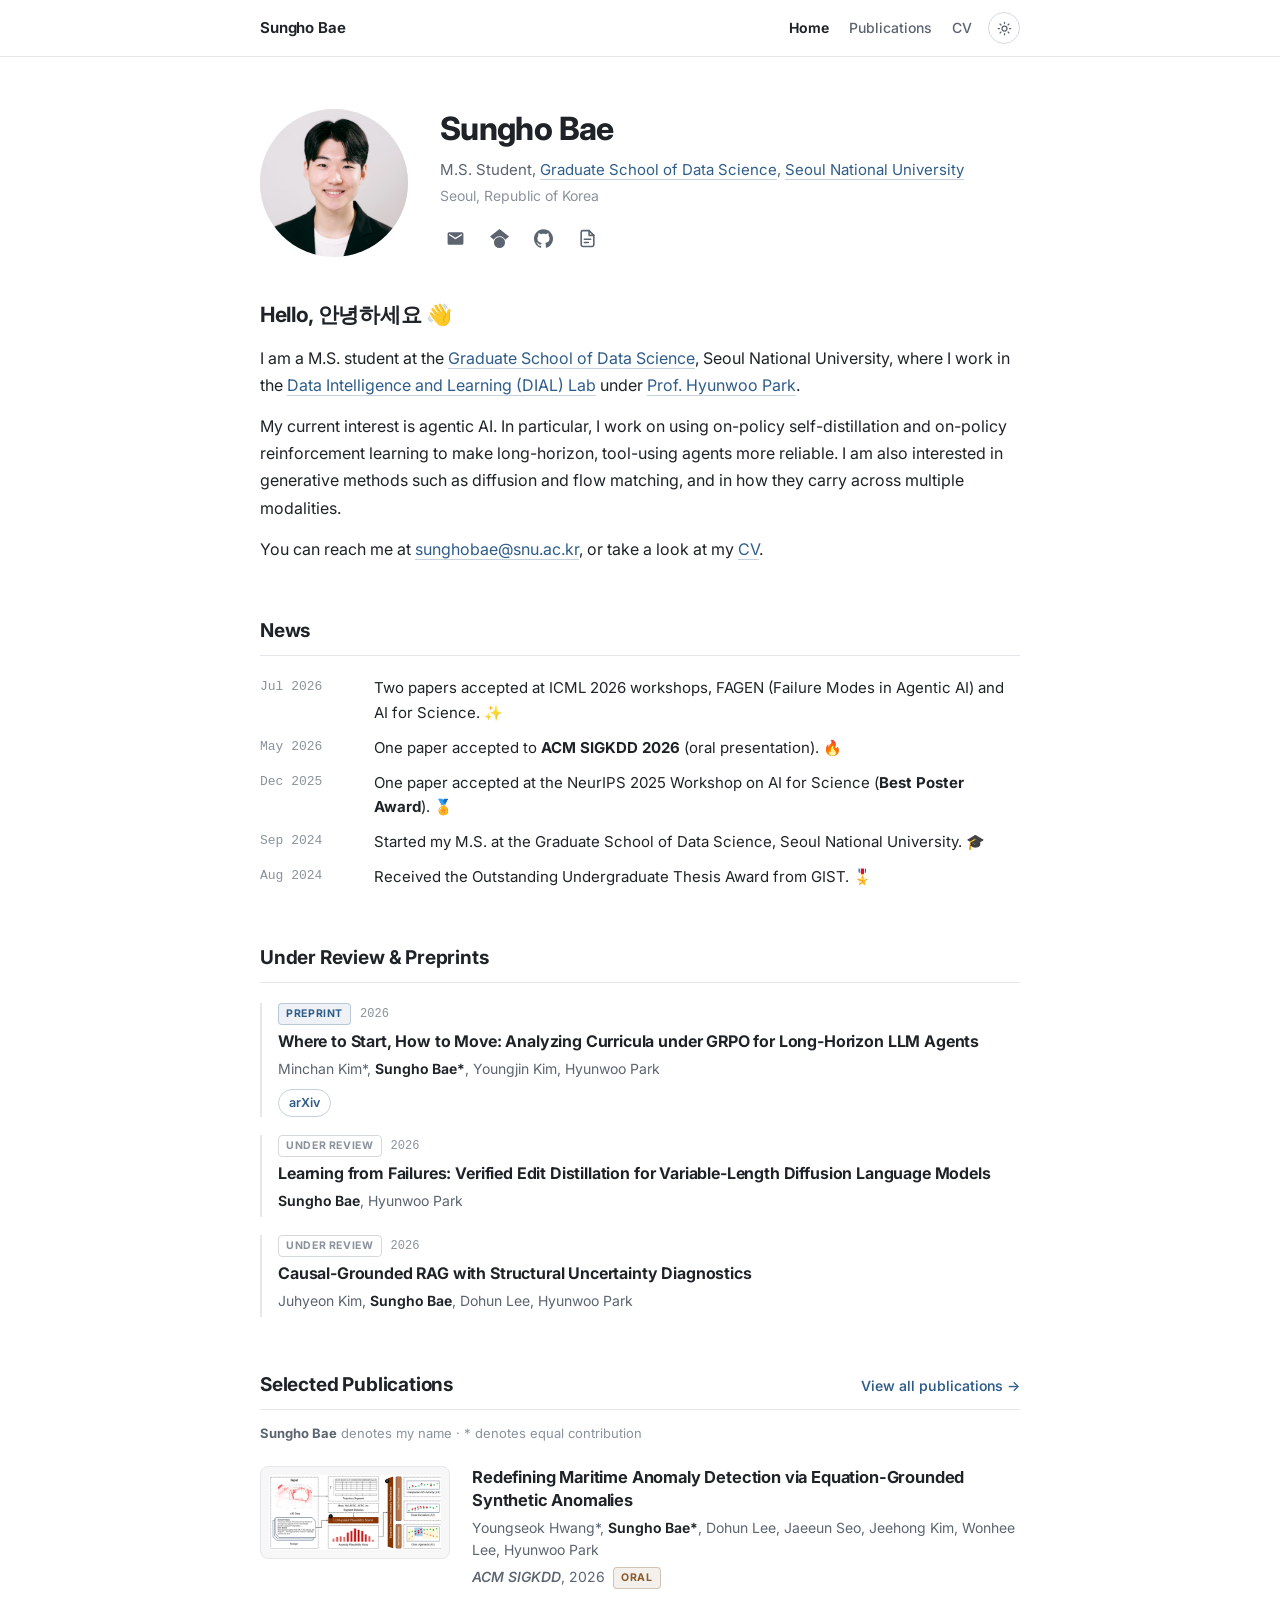
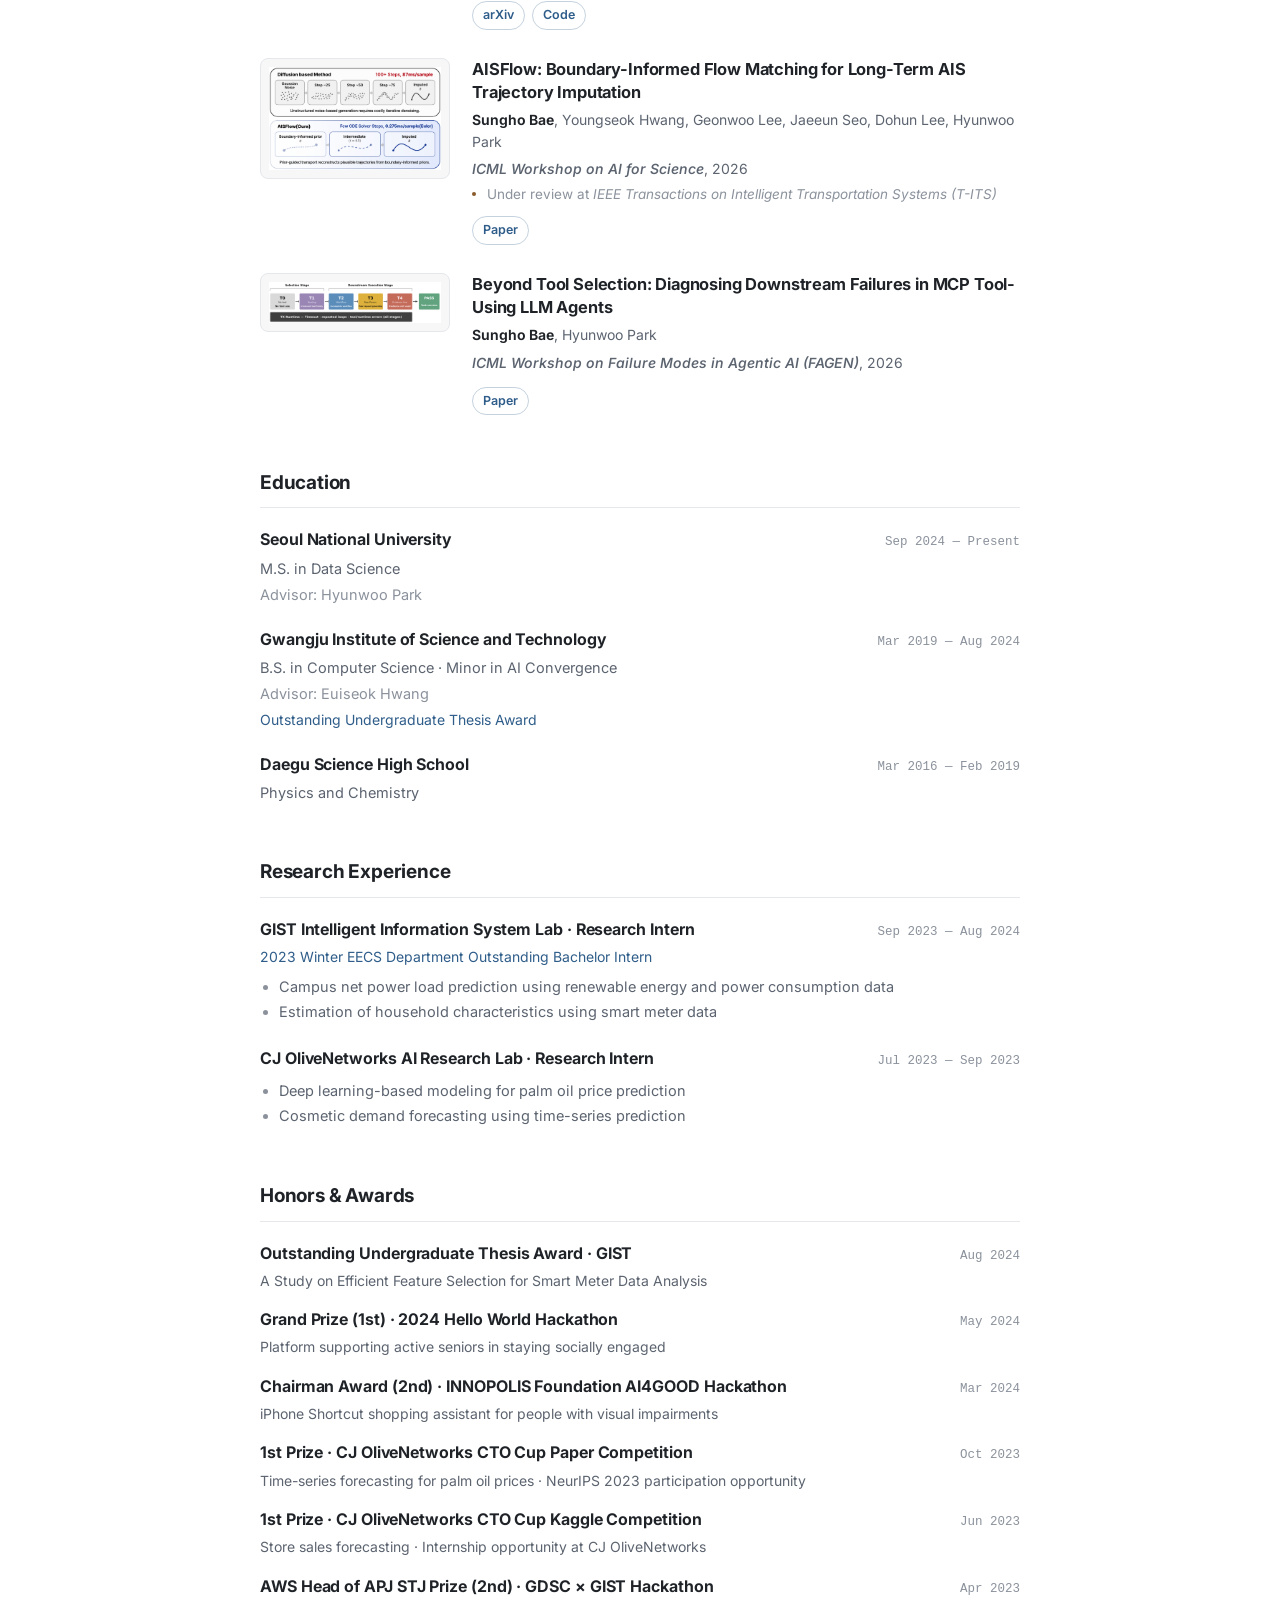
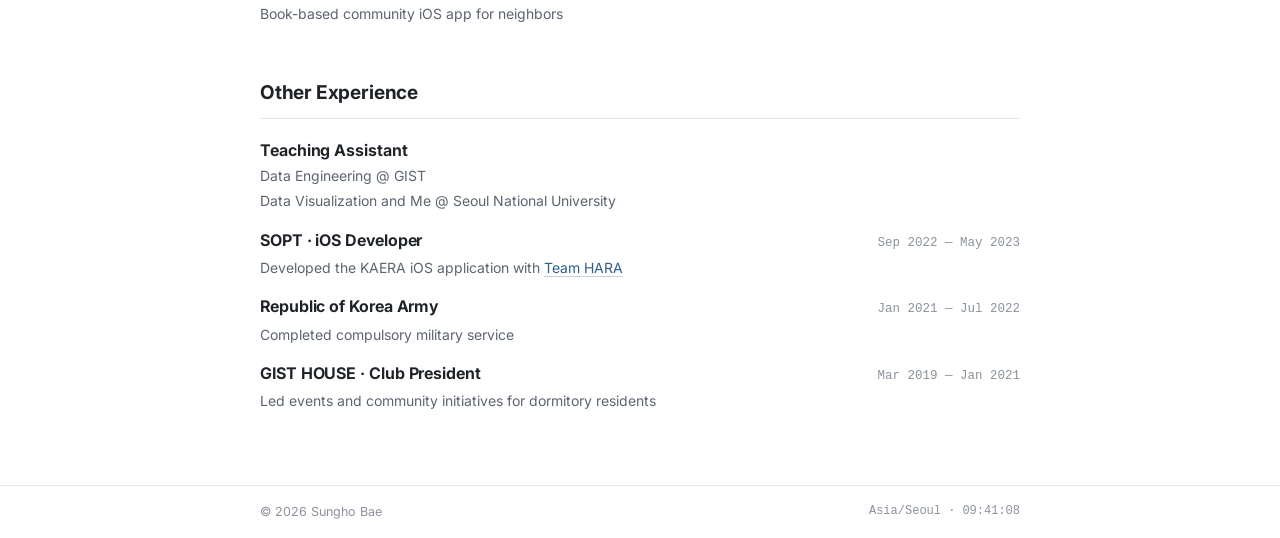
==== commit 49f6fb94: "Add authors to under-review papers" ====
--- a/index.html
+++ b/index.html
@@ -204,6 +204,7 @@
               <time>2026</time>
             </div>
             <h3>Learning from Failures: Verified Edit Distillation for Variable-Length Diffusion Language Models</h3>
+            <p class="pub-authors"><strong>Sungho Bae</strong>, Hyunwoo Park</p>
           </li>
 
           <li class="preprint-entry">
@@ -212,6 +213,7 @@
               <time>2026</time>
             </div>
             <h3>Causal-Grounded RAG with Structural Uncertainty Diagnostics</h3>
+            <p class="pub-authors">Juhyeon Kim, <strong>Sungho Bae</strong>, Dohun Lee, Hyunwoo Park</p>
           </li>
         </ol>
       </section>
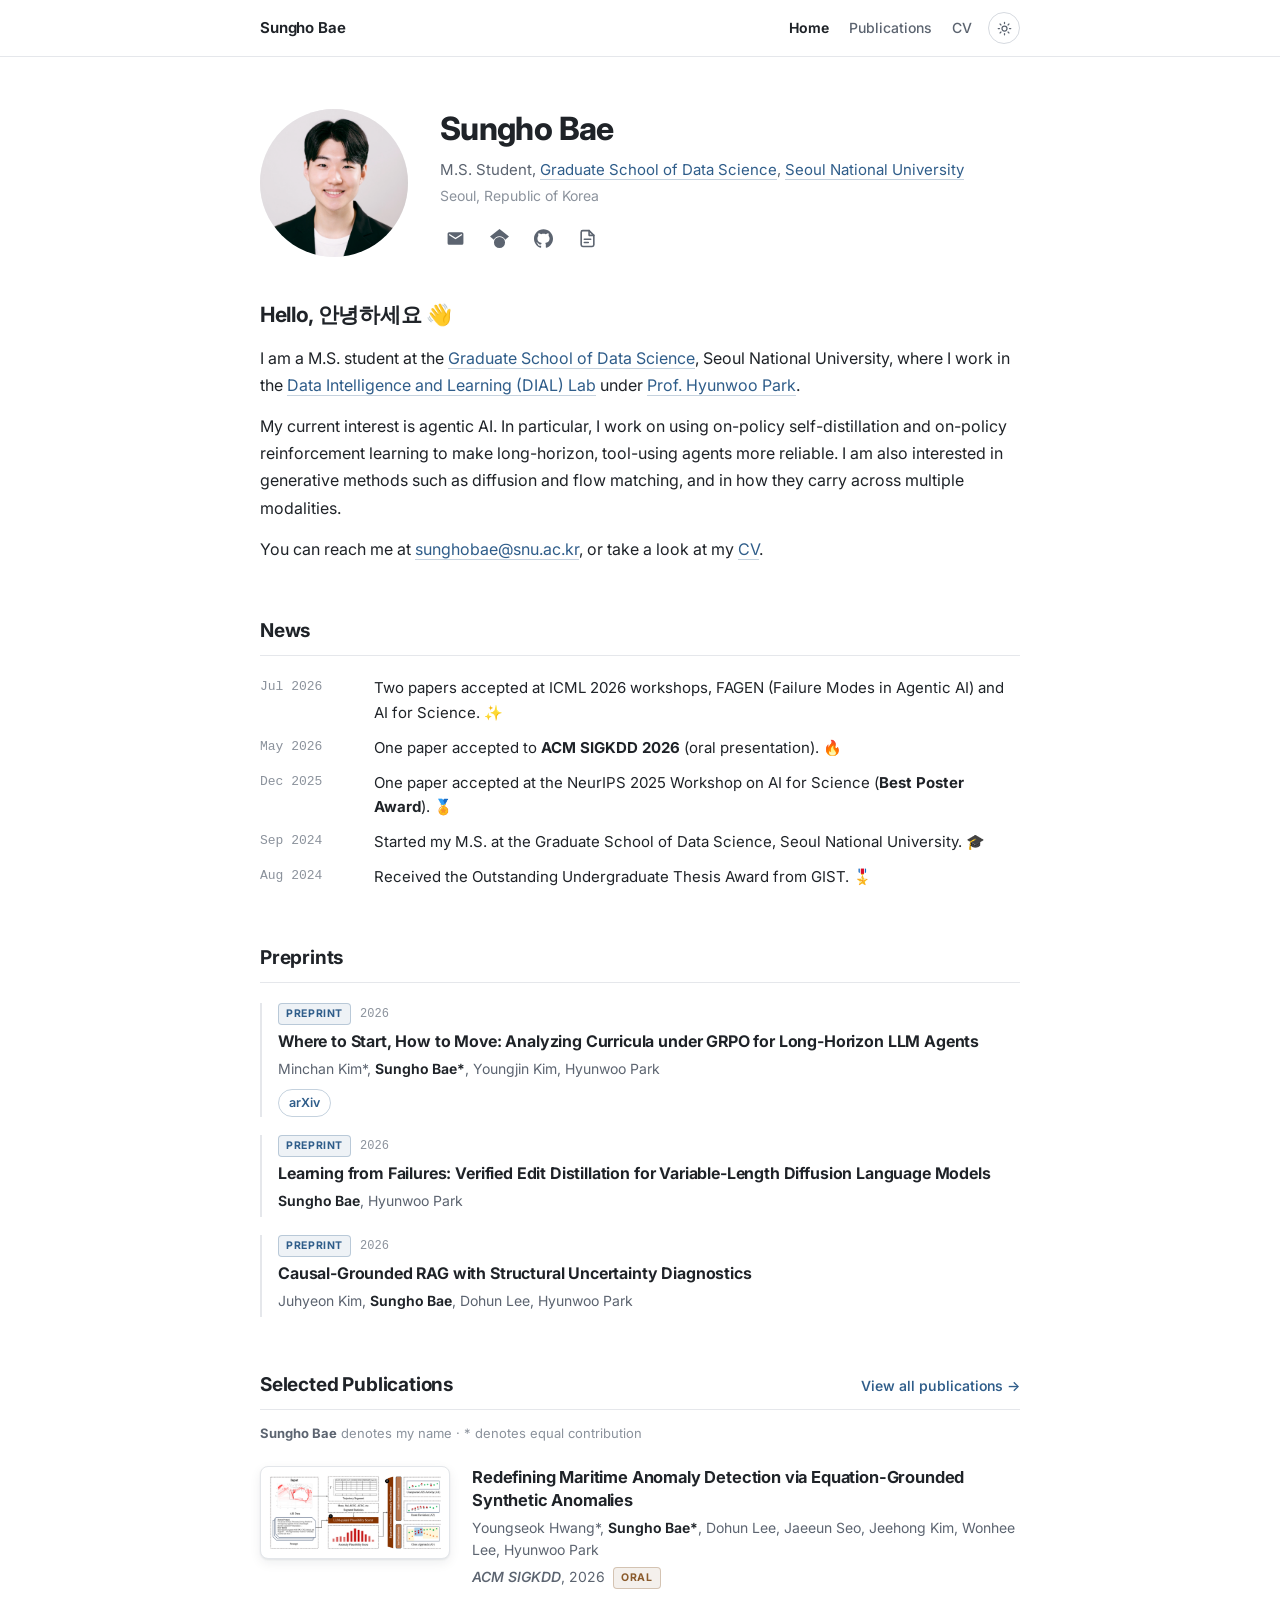
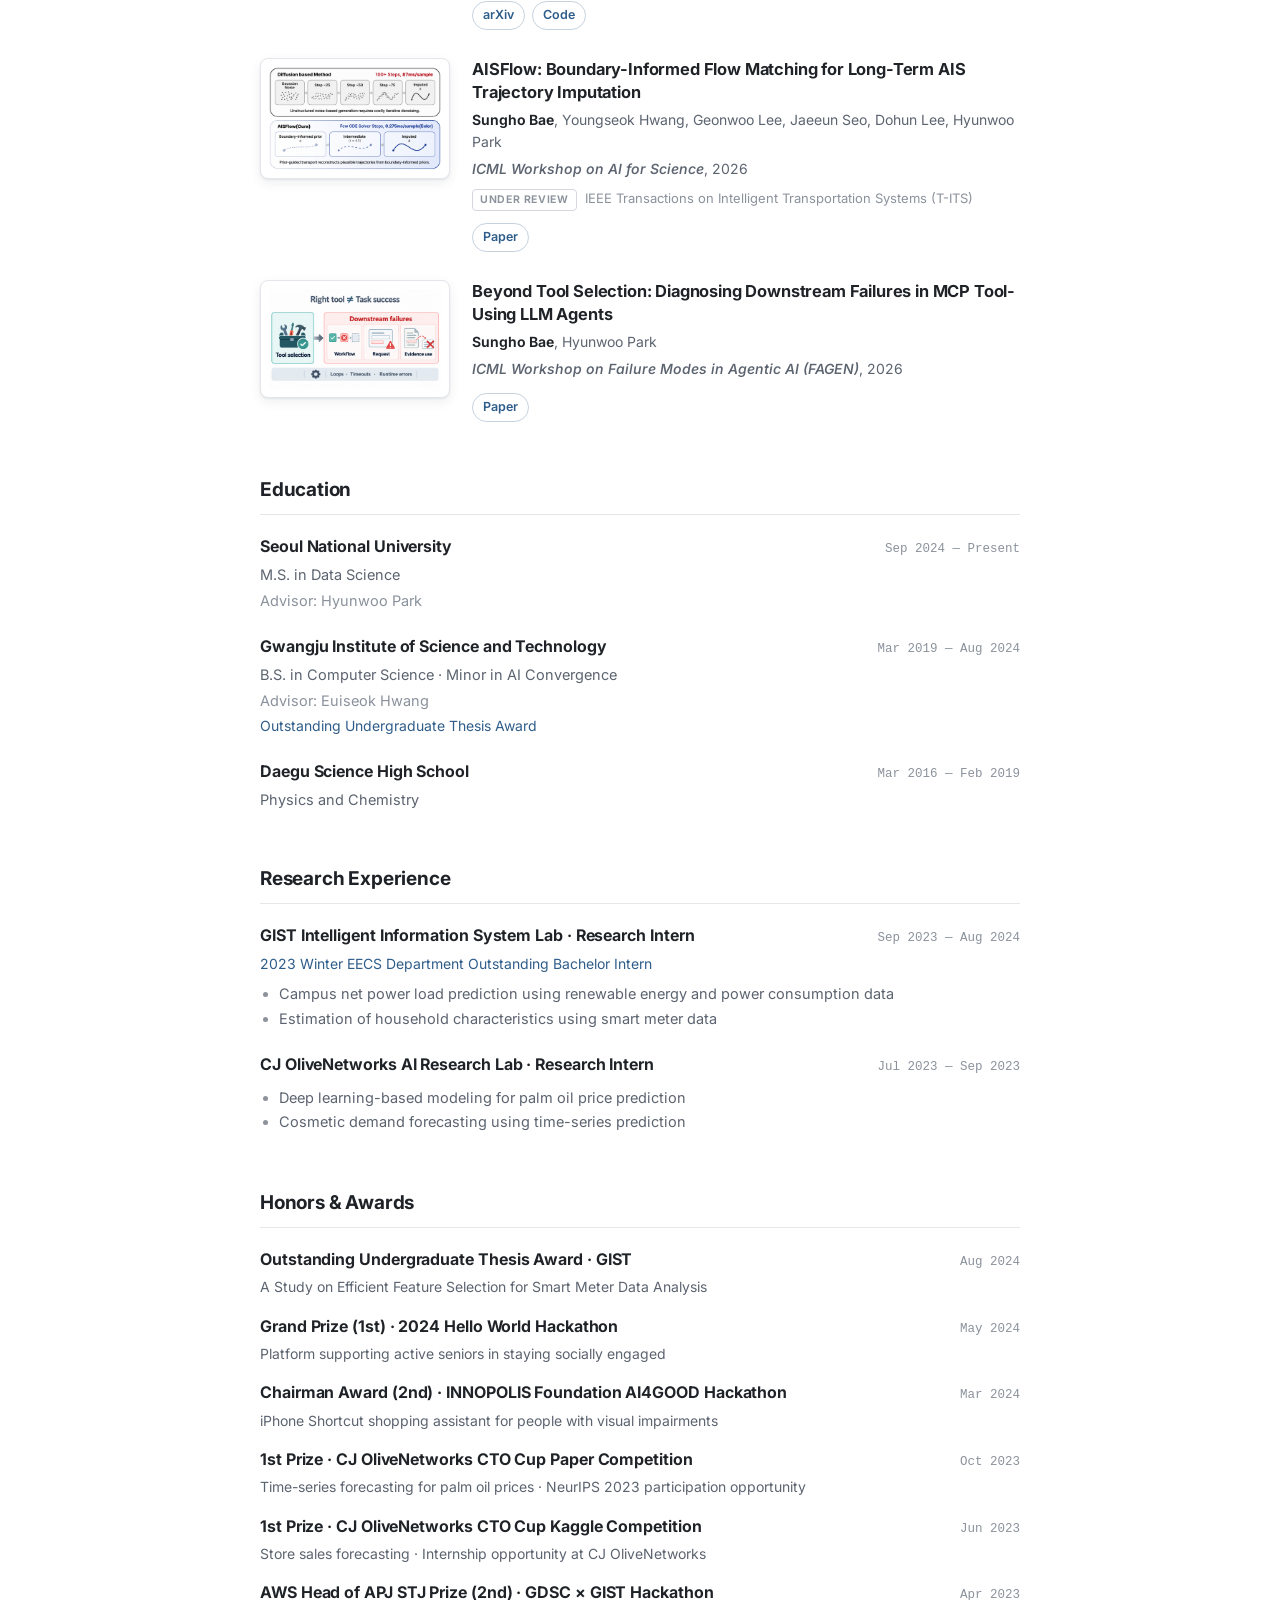
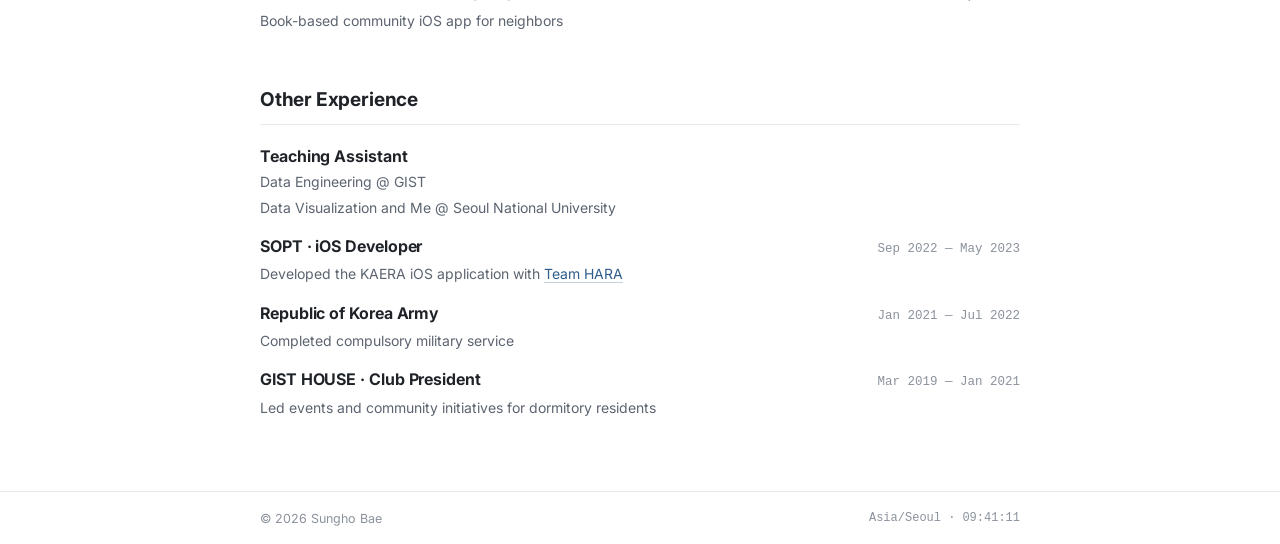
==== commit 4e7e1d2d: "Swap in the sb monogram icon and lift publication thumbnails Replace the generated SB favicon set wi" ====
--- a/index.html
+++ b/index.html
@@ -21,21 +21,20 @@
     <meta property="og:image:alt" content="Sungho Bae — Data Science · Research" />
     <meta name="twitter:card" content="summary_large_image" />
     <title>Sungho Bae</title>
-    <link rel="icon" type="image/svg+xml" href="assets/favicon.svg?v=3" />
-    <link rel="icon" type="image/png" href="assets/favicon.png?v=3" />
-    <link rel="icon" type="image/png" href="assets/favicon-light.png?v=3" media="(prefers-color-scheme: light)" />
-    <link rel="icon" type="image/png" href="assets/favicon-dark.png?v=3" media="(prefers-color-scheme: dark)" />
-    <link rel="icon" type="image/png" sizes="32x32" href="assets/favicon-32x32.png?v=3" />
-    <link rel="icon" type="image/png" sizes="16x16" href="assets/favicon-16x16.png?v=3" />
-    <link rel="apple-touch-icon" sizes="180x180" href="assets/apple-touch-icon.png?v=3" />
-    <link rel="manifest" href="site.webmanifest?v=3" />
+    <link rel="icon" type="image/png" href="assets/favicon.png?v=4" />
+    <link rel="icon" type="image/png" href="assets/favicon-light.png?v=4" media="(prefers-color-scheme: light)" />
+    <link rel="icon" type="image/png" href="assets/favicon-dark.png?v=4" media="(prefers-color-scheme: dark)" />
+    <link rel="icon" type="image/png" sizes="32x32" href="assets/favicon-32x32.png?v=4" />
+    <link rel="icon" type="image/png" sizes="16x16" href="assets/favicon-16x16.png?v=4" />
+    <link rel="apple-touch-icon" sizes="180x180" href="assets/apple-touch-icon.png?v=4" />
+    <link rel="manifest" href="site.webmanifest?v=4" />
     <link rel="preconnect" href="https://fonts.googleapis.com" />
     <link rel="preconnect" href="https://fonts.gstatic.com" crossorigin />
     <link
       href="https://fonts.googleapis.com/css2?family=Inter:wght@400;500;600;700;800&amp;display=swap"
       rel="stylesheet"
     />
-    <link rel="stylesheet" href="styles.css" />
+    <link rel="stylesheet" href="styles.css?v=6" />
     <script src="script.js" defer></script>
     <script type="application/ld+json">
       {
@@ -176,9 +175,9 @@
         </dl>
       </section>
 
-      <!-- ------------------------------------------ under review & preprints -->
+      <!-- ------------------------------------------------------- preprints -->
       <section class="section" aria-labelledby="preprints-title">
-        <h2 id="preprints-title">Under Review &amp; Preprints</h2>
+        <h2 id="preprints-title">Preprints</h2>
         <ol class="preprint-list">
           <li class="preprint-entry">
             <div class="preprint-meta">
@@ -200,7 +199,7 @@
 
           <li class="preprint-entry">
             <div class="preprint-meta">
-              <span class="preprint-status is-review">Under review</span>
+              <span class="preprint-status is-preprint">Preprint</span>
               <time>2026</time>
             </div>
             <h3>Learning from Failures: Verified Edit Distillation for Variable-Length Diffusion Language Models</h3>
@@ -209,7 +208,7 @@
 
           <li class="preprint-entry">
             <div class="preprint-meta">
-              <span class="preprint-status is-review">Under review</span>
+              <span class="preprint-status is-preprint">Preprint</span>
               <time>2026</time>
             </div>
             <h3>Causal-Grounded RAG with Structural Uncertainty Diagnostics</h3>
@@ -267,7 +266,8 @@
               </p>
               <p class="pub-venue"><em>ICML Workshop on AI for Science</em>, 2026</p>
               <p class="pub-status">
-                Under review at <em>IEEE Transactions on Intelligent Transportation Systems (T-ITS)</em>
+                <span class="pub-tag is-muted">Under review</span>
+                IEEE Transactions on Intelligent Transportation Systems (T-ITS)
               </p>
               <ul class="pub-links">
                 <li><a href="https://openreview.net/forum?id=FhNvZOMekI" target="_blank" rel="noreferrer">Paper</a></li>
@@ -277,7 +277,7 @@
 
           <li class="pub">
             <a class="pub-thumb" href="https://openreview.net/forum?id=PPculVvgEd" target="_blank" rel="noreferrer">
-              <img src="assets/teaser/bae2026toolfailures.png" alt="Failure taxonomy for MCP tool-using LLM agents, from tool selection to evidence use" loading="lazy" />
+              <img src="assets/teaser/bae2026toolfailures.png?v=2" alt="Right tool does not mean task success: after correct tool selection, agents still fail on workflow, request construction, and evidence use" loading="lazy" />
             </a>
             <div class="pub-body">
               <h3>
--- a/styles.css
+++ b/styles.css
@@ -34,6 +34,9 @@
   --tag-border: rgba(138, 90, 43, 0.3);
 
   --avatar-bg: #f0f1f3;
+  --thumb-border: #e3e6ea;
+  --thumb-shadow: 0 1px 2px rgba(16, 24, 40, 0.07), 0 4px 12px rgba(16, 24, 40, 0.07);
+  --thumb-shadow-hover: 0 2px 4px rgba(16, 24, 40, 0.09), 0 10px 22px rgba(16, 24, 40, 0.11);
 
   /* metrics */
   --width: min(760px, calc(100% - 40px));
@@ -71,6 +74,9 @@
   --tag-border: rgba(215, 168, 119, 0.34);
 
   --avatar-bg: #22262c;
+  --thumb-border: rgba(255, 255, 255, 0.14);
+  --thumb-shadow: 0 1px 2px rgba(0, 0, 0, 0.45), 0 6px 18px rgba(0, 0, 0, 0.4);
+  --thumb-shadow-hover: 0 2px 5px rgba(0, 0, 0, 0.5), 0 12px 28px rgba(0, 0, 0, 0.48);
 }
 
 /* --------------------------------------------------------------- reset -- */
@@ -452,18 +458,23 @@
 }
 
 /* Figures are diagrams with wildly different aspect ratios, so the box takes
-   its height from the image rather than cropping to a fixed ratio. */
+   its height from the image rather than cropping to a fixed ratio. The card is
+   white in both themes because the figures themselves are drawn on white. */
 .pub-thumb {
   display: block;
   padding: 8px;
-  border: 1px solid var(--hairline);
+  border: 1px solid var(--thumb-border);
   border-radius: var(--radius);
-  background: var(--bg-soft);
+  background: #ffffff;
+  box-shadow: var(--thumb-shadow);
   overflow: hidden;
+  transition: box-shadow 160ms ease, border-color 160ms ease, transform 160ms ease;
 }
 
 .pub-thumb:hover {
   border-color: var(--accent-border);
+  box-shadow: var(--thumb-shadow-hover);
+  transform: translateY(-1px);
 }
 
 .pub-thumb img {
@@ -472,9 +483,10 @@
   display: block;
 }
 
-:root[data-theme="dark"] .pub-thumb img {
-  /* The figures are drawn on white; soften them so they don't glare. */
-  filter: brightness(0.92) contrast(1.02);
+/* Let the whole card recede in dark mode, so the padding and the figure dim
+   together instead of the white frame glaring around a dimmed image. */
+:root[data-theme="dark"] .pub-thumb {
+  filter: brightness(0.9) contrast(1.02);
 }
 
 .pub-thumb.is-empty {
@@ -875,24 +887,23 @@
   stroke-linejoin: round;
 }
 
-/* Submission status under a venue line (e.g. an extended version under review) */
+/* Submission status under a venue line (e.g. an extended version under review).
+   The tag is neutral so it reads as a status, not as an honour like "Oral". */
 .pub-status {
-  margin: 3px 0 0;
-  color: var(--faint);
-  font-size: 13.5px;
-  line-height: 1.5;
-}
-
-.pub-status::before {
-  content: "";
-  display: inline-block;
-  width: 4px;
-  height: 4px;
-  margin: 0 7px 3px 0;
-  border-radius: 50%;
-  background: var(--tag);
-}
-
-.pub-status em {
-  font-style: italic;
-}
+  display: flex;
+  flex-wrap: wrap;
+  align-items: baseline;
+  gap: 8px;
+  margin: 7px 0 0;
+  color: var(--faint);
+  font-size: 13px;
+  line-height: 1.6;
+}
+
+.pub-tag.is-muted {
+  border-color: var(--hairline-strong);
+  background: transparent;
+  color: var(--faint);
+  margin-left: 0;
+  font-weight: 650;
+}
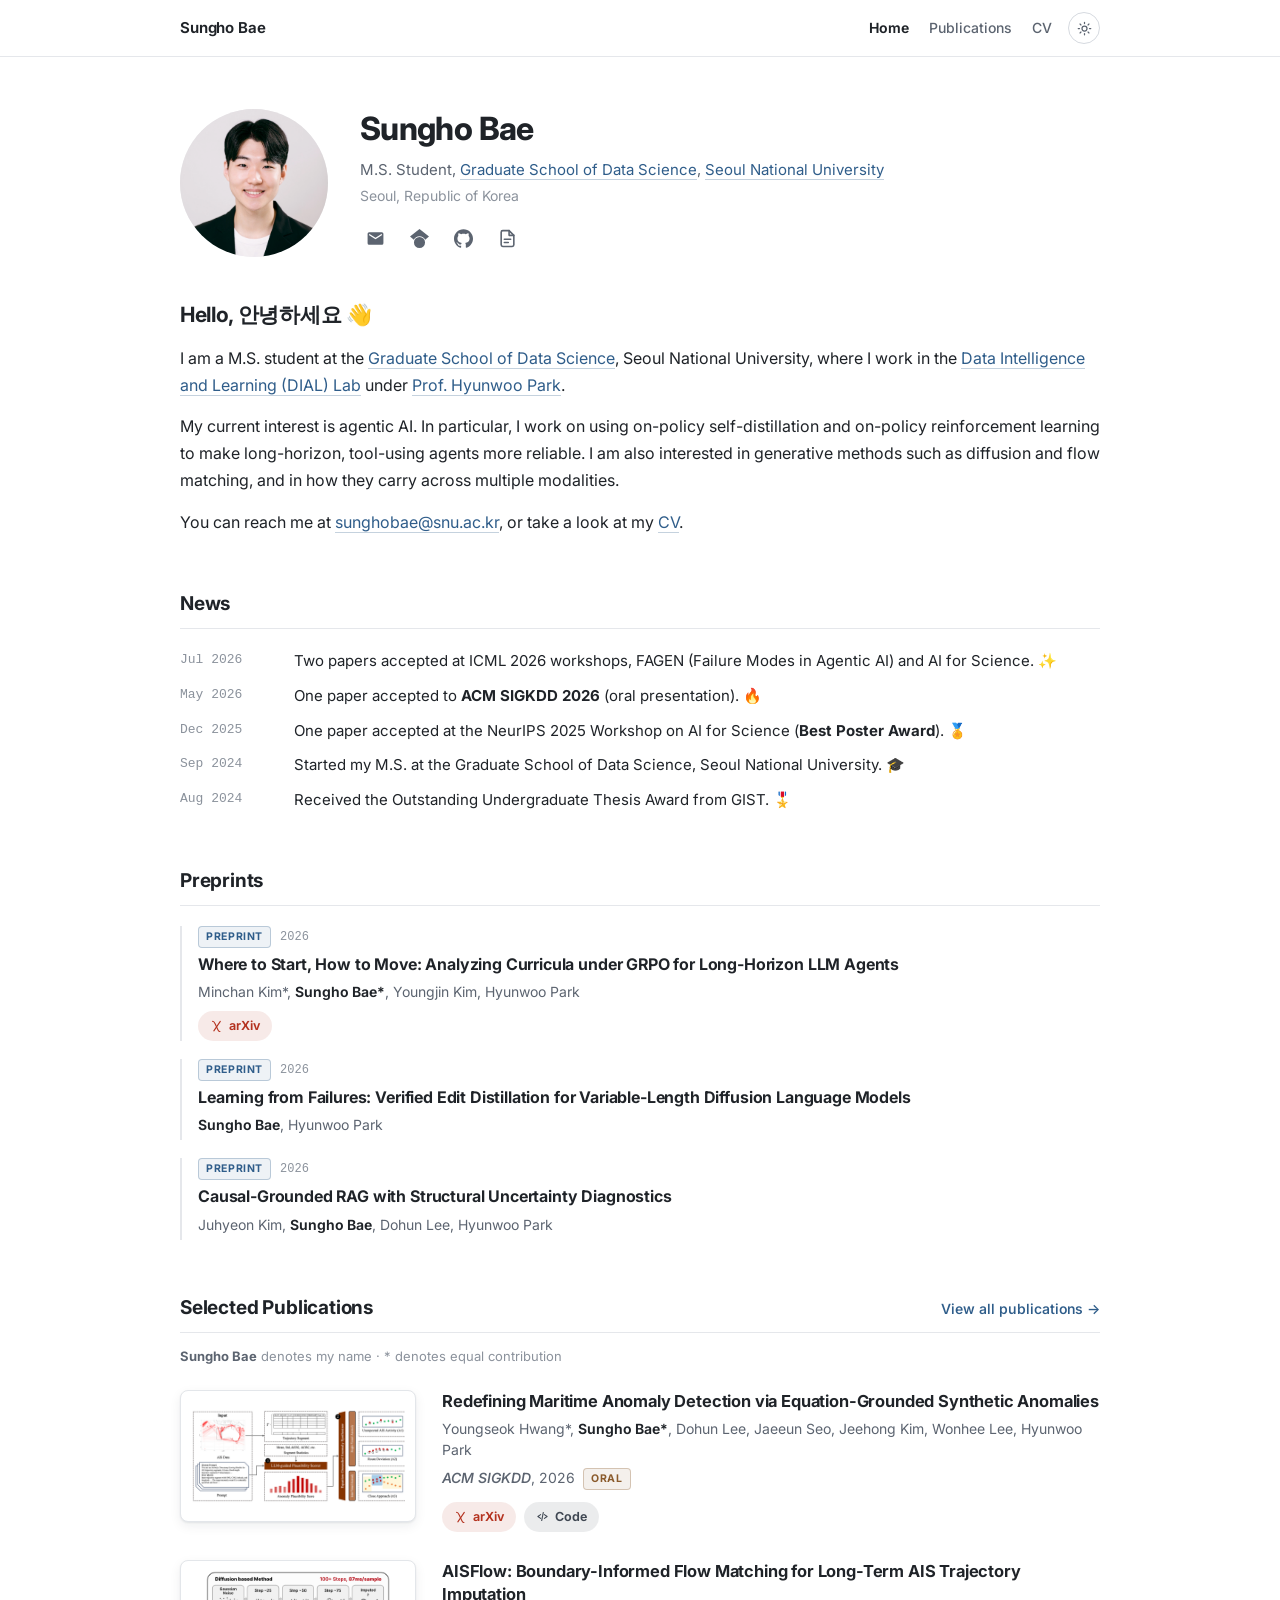
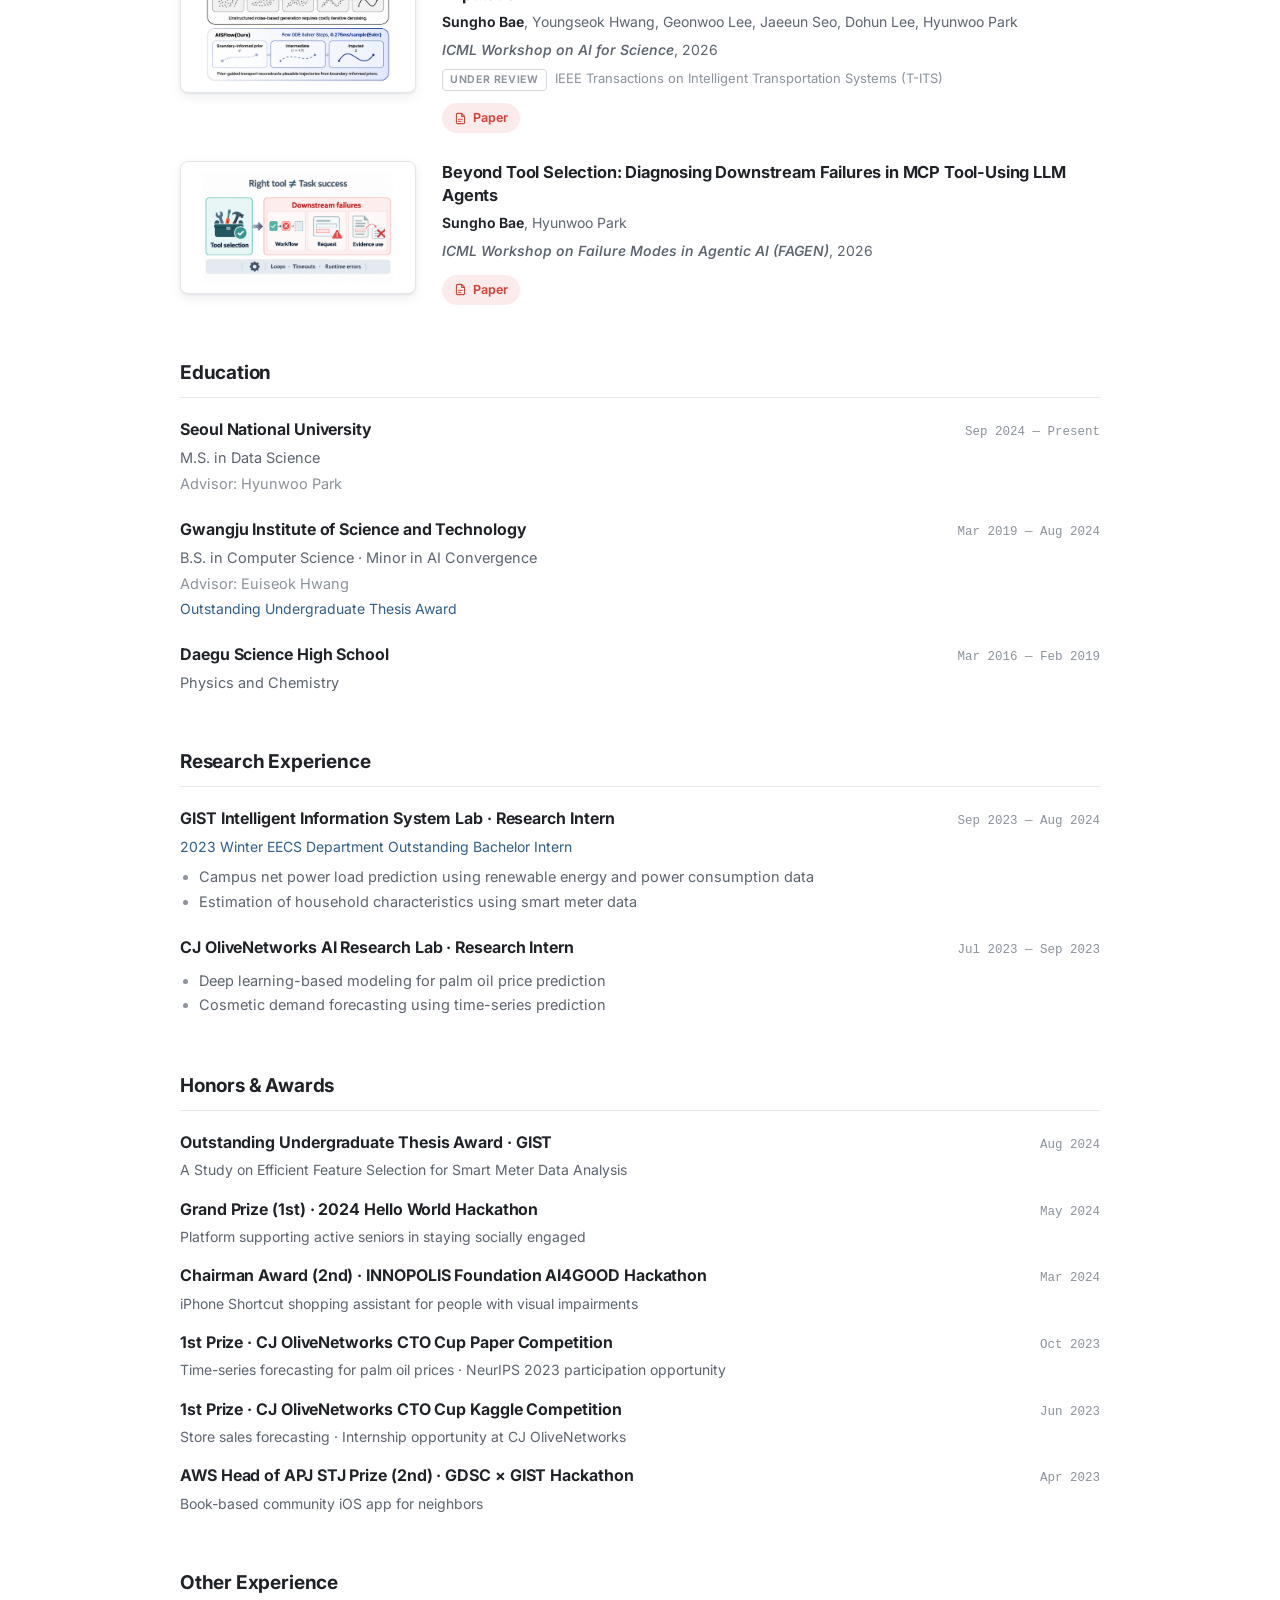
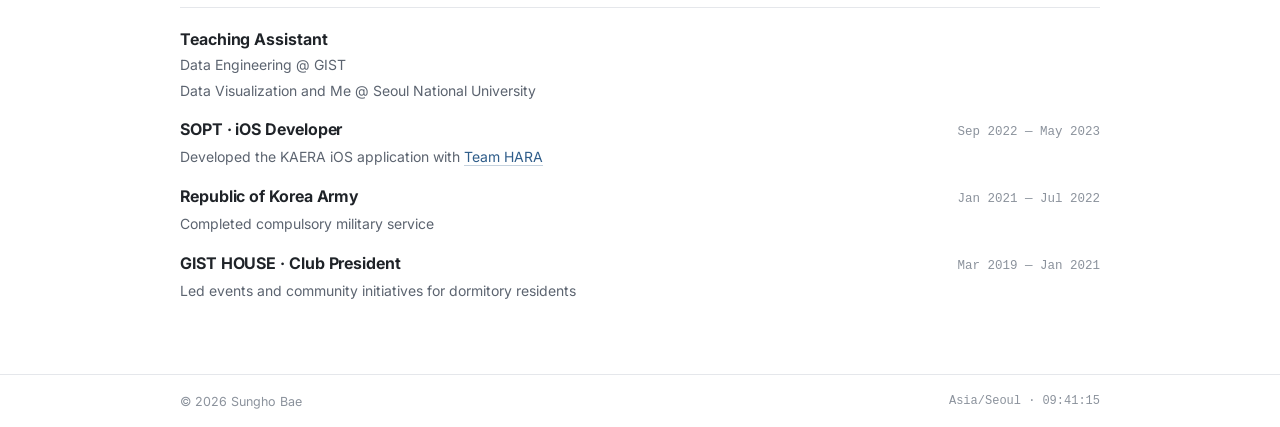
==== commit efce93a8: "Even out publication thumbnails and give link chips coloured icons Fix every thumbnail to one 16:9 c" ====
--- a/index.html
+++ b/index.html
@@ -34,7 +34,7 @@
       href="https://fonts.googleapis.com/css2?family=Inter:wght@400;500;600;700;800&amp;display=swap"
       rel="stylesheet"
     />
-    <link rel="stylesheet" href="styles.css?v=6" />
+    <link rel="stylesheet" href="styles.css?v=7" />
     <script src="script.js" defer></script>
     <script type="application/ld+json">
       {
@@ -193,7 +193,7 @@
               Minchan Kim*, <strong>Sungho Bae*</strong>, Youngjin Kim, Hyunwoo Park
             </p>
             <ul class="pub-links">
-              <li><a href="https://arxiv.org/abs/2610.19349" target="_blank" rel="noreferrer">arXiv</a></li>
+              <li><a class="is-arxiv" href="https://arxiv.org/abs/2610.19349" target="_blank" rel="noreferrer"><svg viewBox="0 0 24 24" aria-hidden="true"><path d="M4.6 4.3c2.3 0 3.6 1.7 4.8 4.4l5.4 11.5c.9 2 2.1 2.9 3.6 2.9"/><path d="M19 4.3 7.1 22"/></svg><span>arXiv</span></a></li>
             </ul>
           </li>
 
@@ -244,8 +244,8 @@
                 <em>ACM SIGKDD</em>, 2026<span class="pub-tag">Oral</span>
               </p>
               <ul class="pub-links">
-                <li><a href="https://arxiv.org/abs/2606.29721" target="_blank" rel="noreferrer">arXiv</a></li>
-                <li><a href="https://github.com/snudial/open-maritime-anomaly-detection" target="_blank" rel="noreferrer">Code</a></li>
+                <li><a class="is-arxiv" href="https://arxiv.org/abs/2606.29721" target="_blank" rel="noreferrer"><svg viewBox="0 0 24 24" aria-hidden="true"><path d="M4.6 4.3c2.3 0 3.6 1.7 4.8 4.4l5.4 11.5c.9 2 2.1 2.9 3.6 2.9"/><path d="M19 4.3 7.1 22"/></svg><span>arXiv</span></a></li>
+                <li><a class="is-code" href="https://github.com/snudial/open-maritime-anomaly-detection" target="_blank" rel="noreferrer"><svg viewBox="0 0 24 24" aria-hidden="true"><path d="m8.5 8.5-5 3.5 5 3.5"/><path d="m15.5 8.5 5 3.5-5 3.5"/><path d="m13.5 4.5-3 15"/></svg><span>Code</span></a></li>
               </ul>
             </div>
           </li>
@@ -270,7 +270,7 @@
                 IEEE Transactions on Intelligent Transportation Systems (T-ITS)
               </p>
               <ul class="pub-links">
-                <li><a href="https://openreview.net/forum?id=FhNvZOMekI" target="_blank" rel="noreferrer">Paper</a></li>
+                <li><a class="is-pdf" href="https://openreview.net/forum?id=FhNvZOMekI" target="_blank" rel="noreferrer"><svg viewBox="0 0 24 24" aria-hidden="true"><path d="M14 2.5H6.5a2 2 0 0 0-2 2v15a2 2 0 0 0 2 2h11a2 2 0 0 0 2-2V8Z"/><path d="M14 2.5V8h5.5"/><path d="M8.5 13.5h7M8.5 17h4.5"/></svg><span>Paper</span></a></li>
               </ul>
             </div>
           </li>
@@ -288,7 +288,7 @@
               <p class="pub-authors"><strong>Sungho Bae</strong>, Hyunwoo Park</p>
               <p class="pub-venue"><em>ICML Workshop on Failure Modes in Agentic AI (FAGEN)</em>, 2026</p>
               <ul class="pub-links">
-                <li><a href="https://openreview.net/forum?id=PPculVvgEd" target="_blank" rel="noreferrer">Paper</a></li>
+                <li><a class="is-pdf" href="https://openreview.net/forum?id=PPculVvgEd" target="_blank" rel="noreferrer"><svg viewBox="0 0 24 24" aria-hidden="true"><path d="M14 2.5H6.5a2 2 0 0 0-2 2v15a2 2 0 0 0 2 2h11a2 2 0 0 0 2-2V8Z"/><path d="M14 2.5V8h5.5"/><path d="M8.5 13.5h7M8.5 17h4.5"/></svg><span>Paper</span></a></li>
               </ul>
             </div>
           </li>
--- a/styles.css
+++ b/styles.css
@@ -39,7 +39,7 @@
   --thumb-shadow-hover: 0 2px 4px rgba(16, 24, 40, 0.09), 0 10px 22px rgba(16, 24, 40, 0.11);
 
   /* metrics */
-  --width: min(760px, calc(100% - 40px));
+  --width: min(920px, calc(100% - 48px));
   --radius: 8px;
 
   --sans: "Inter", -apple-system, BlinkMacSystemFont, "Segoe UI", Roboto,
@@ -452,17 +452,20 @@
 
 .pub {
   display: grid;
-  grid-template-columns: 190px 1fr;
-  gap: 22px;
+  grid-template-columns: 236px 1fr;
+  gap: 26px;
   align-items: start;
 }
 
-/* Figures are diagrams with wildly different aspect ratios, so the box takes
-   its height from the image rather than cropping to a fixed ratio. The card is
-   white in both themes because the figures themselves are drawn on white. */
+/* Every thumbnail is the same fixed box so the list reads as an even column.
+   Figures vary wildly in aspect ratio, so they are contained inside the box
+   rather than cropped; the card is white in both themes because the figures
+   themselves are drawn on white. */
 .pub-thumb {
-  display: block;
-  padding: 8px;
+  display: grid;
+  place-items: center;
+  aspect-ratio: 16 / 9;
+  padding: 10px;
   border: 1px solid var(--thumb-border);
   border-radius: var(--radius);
   background: #ffffff;
@@ -479,8 +482,13 @@
 
 .pub-thumb img {
   width: 100%;
-  height: auto;
+  height: 100%;
+  /* Grid items default to min-height:auto, which would let a tall figure push
+     the card past its aspect ratio; zeroing it lets object-fit do its job. */
+  min-width: 0;
+  min-height: 0;
   display: block;
+  object-fit: contain;
 }
 
 /* Let the whole card recede in dark mode, so the padding and the figure dim
@@ -560,30 +568,60 @@
 .pub-links {
   display: flex;
   flex-wrap: wrap;
-  gap: 7px;
-  margin: 11px 0 0;
+  gap: 8px;
+  margin: 12px 0 0;
   padding: 0;
   list-style: none;
 }
 
+/* Each chip carries its own ink and tint, set by the modifier classes below. */
 .pub-links a {
+  --chip-ink: var(--accent);
+  --chip-tint: var(--accent-soft);
   display: inline-flex;
   align-items: center;
-  padding: 2px 10px;
-  border: 1px solid var(--accent-border);
+  gap: 6px;
+  padding: 3px 11px;
+  border: 1px solid transparent;
   border-radius: 999px;
-  color: var(--accent);
+  background: var(--chip-tint);
+  color: var(--chip-ink);
   font-size: 12.5px;
-  font-weight: 600;
-  line-height: 1.8;
+  font-weight: 650;
+  line-height: 1.75;
+  transition: filter 140ms ease, border-color 140ms ease;
 }
 
 .pub-links a:hover {
-  background: var(--accent-soft);
-  color: var(--accent-hover);
-}
-
-/* --------------------------------------------- under review & preprints -- */
+  border-color: var(--chip-ink);
+  color: var(--chip-ink);
+  filter: saturate(1.15);
+}
+
+.pub-links svg {
+  flex: 0 0 auto;
+  width: 13px;
+  height: 13px;
+  fill: none;
+  stroke: currentColor;
+  stroke-width: 2;
+  stroke-linecap: round;
+  stroke-linejoin: round;
+}
+
+.pub-links .is-site  { --chip-ink: #2563eb; --chip-tint: rgba(37, 99, 235, 0.10); }
+.pub-links .is-pdf   { --chip-ink: #d1443b; --chip-tint: rgba(209, 68, 59, 0.10); }
+.pub-links .is-arxiv { --chip-ink: #b4321f; --chip-tint: rgba(180, 50, 31, 0.10); }
+.pub-links .is-code  { --chip-ink: #3f4752; --chip-tint: rgba(63, 71, 82, 0.10); }
+.pub-links .is-bib   { --chip-ink: #0d8c80; --chip-tint: rgba(13, 140, 128, 0.11); }
+
+:root[data-theme="dark"] .pub-links .is-site  { --chip-ink: #7fa9f5; --chip-tint: rgba(127, 169, 245, 0.14); }
+:root[data-theme="dark"] .pub-links .is-pdf   { --chip-ink: #f08e85; --chip-tint: rgba(240, 142, 133, 0.14); }
+:root[data-theme="dark"] .pub-links .is-arxiv { --chip-ink: #ec8a76; --chip-tint: rgba(236, 138, 118, 0.14); }
+:root[data-theme="dark"] .pub-links .is-code  { --chip-ink: #b4bdc8; --chip-tint: rgba(180, 189, 200, 0.13); }
+:root[data-theme="dark"] .pub-links .is-bib   { --chip-ink: #5fc9bd; --chip-tint: rgba(95, 201, 189, 0.14); }
+
+/* ----------------------------------------------------------- preprints -- */
 
 .preprint-list {
   display: grid;
@@ -796,7 +834,7 @@
 
 @media (max-width: 720px) {
   :root {
-    --width: min(100% - 32px, 760px);
+    --width: min(100% - 32px, 920px);
   }
 
   body {
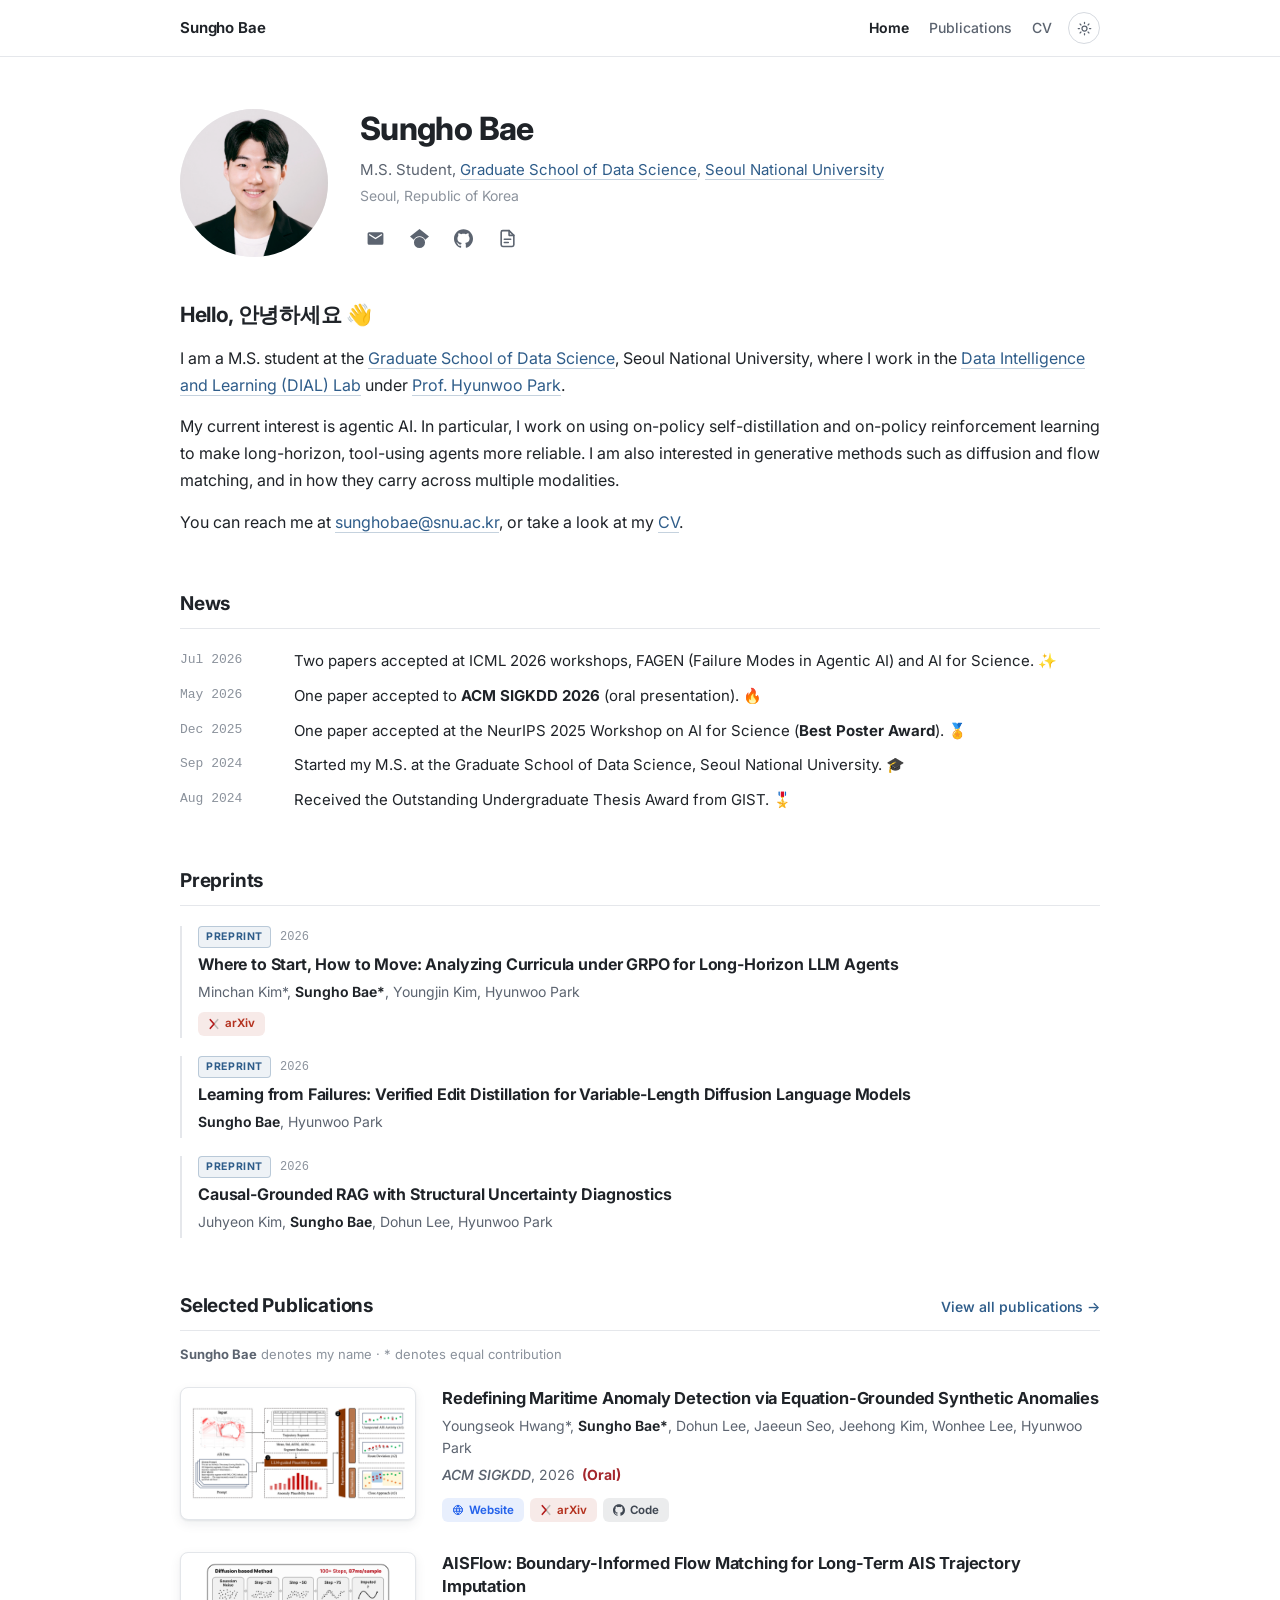
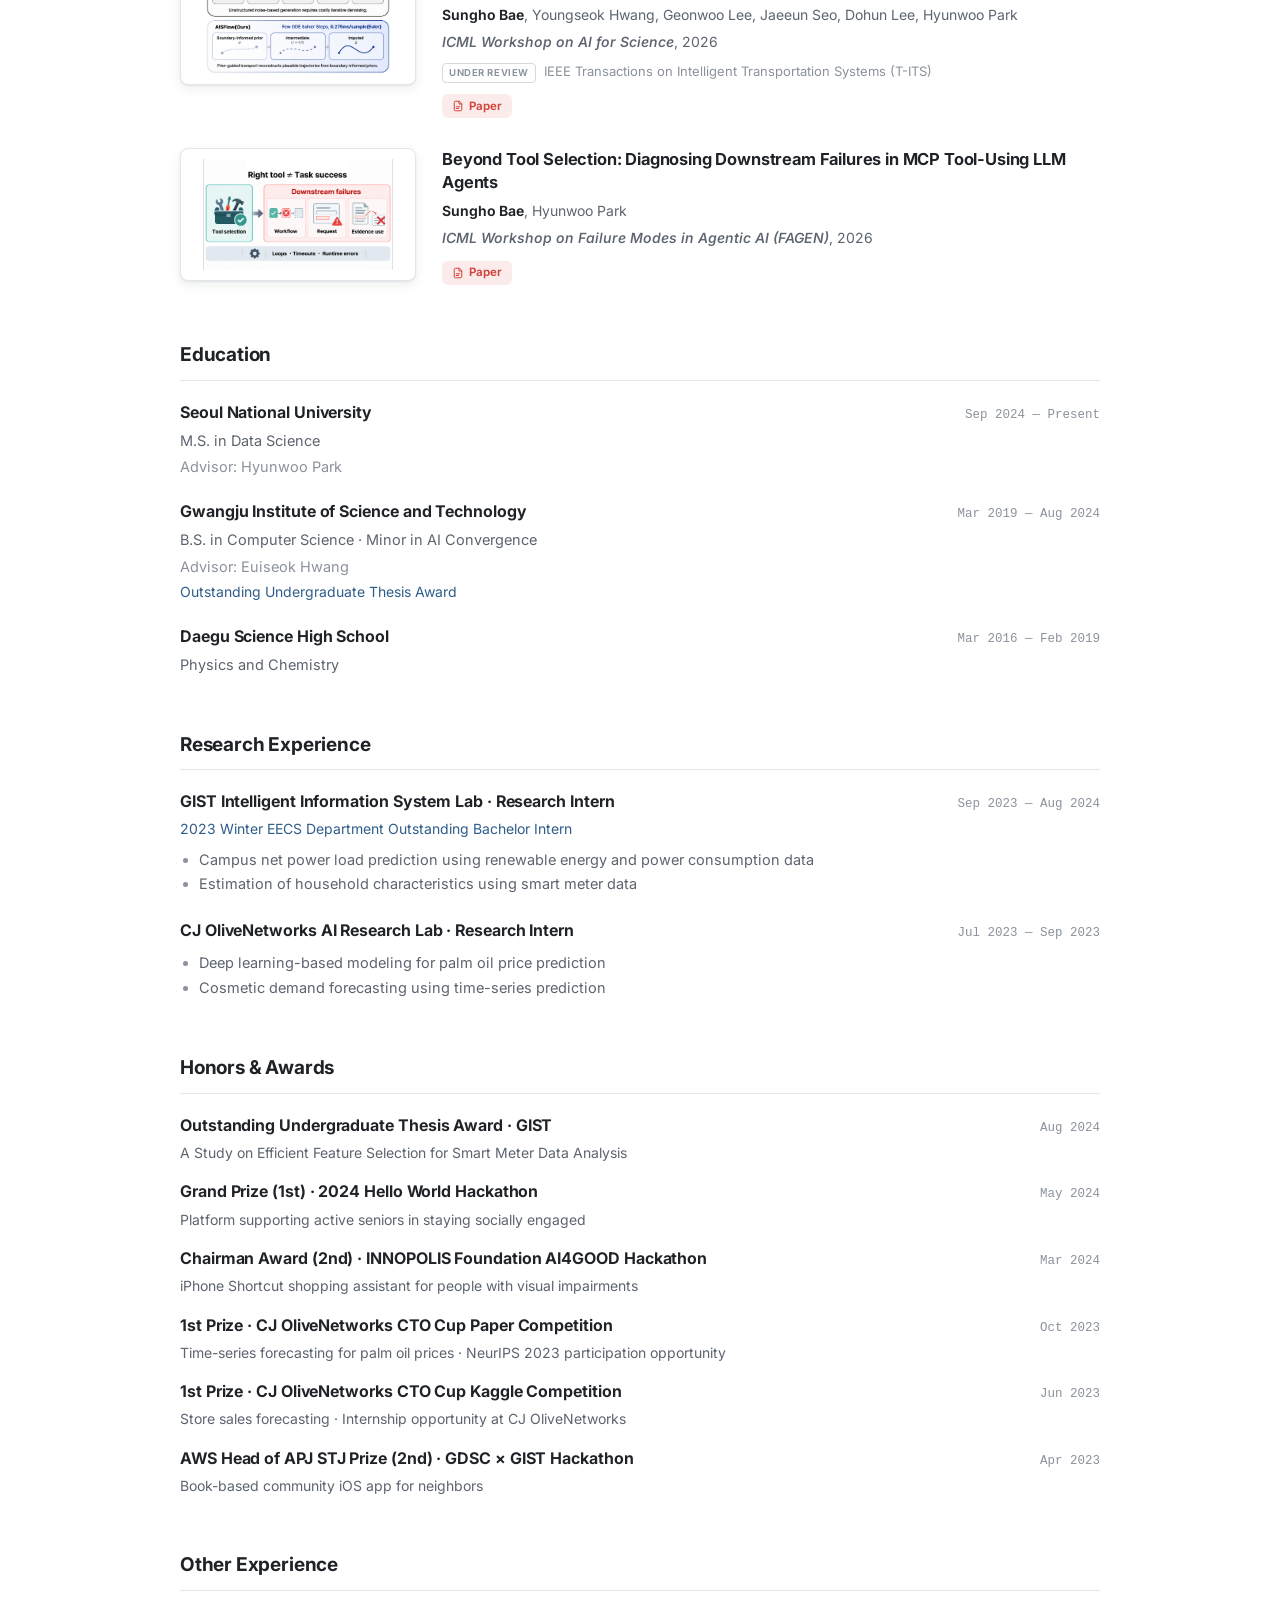
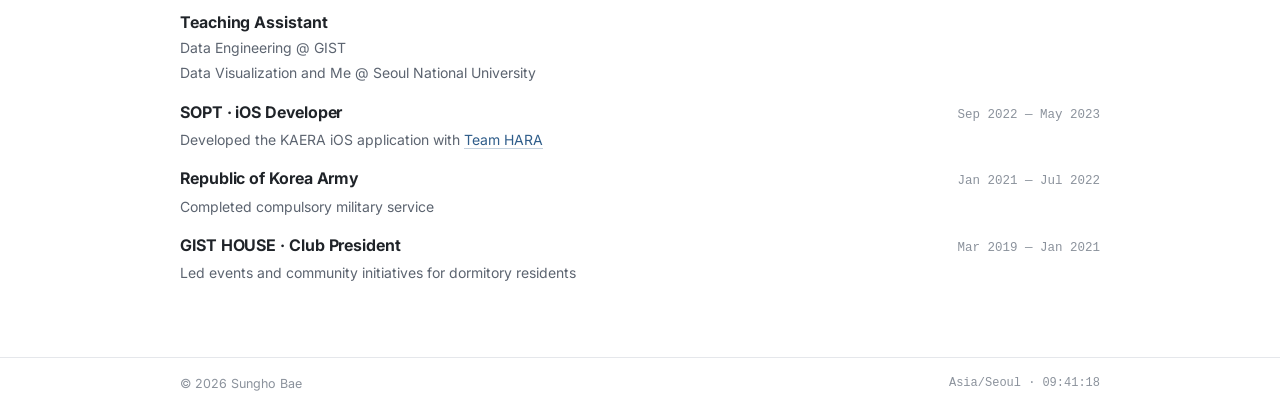
==== commit d4bd9c17: "Refine publication link chips and figures" ====
--- a/index.html
+++ b/index.html
@@ -34,7 +34,7 @@
       href="https://fonts.googleapis.com/css2?family=Inter:wght@400;500;600;700;800&amp;display=swap"
       rel="stylesheet"
     />
-    <link rel="stylesheet" href="styles.css?v=7" />
+    <link rel="stylesheet" href="styles.css?v=8" />
     <script src="script.js" defer></script>
     <script type="application/ld+json">
       {
@@ -193,7 +193,7 @@
               Minchan Kim*, <strong>Sungho Bae*</strong>, Youngjin Kim, Hyunwoo Park
             </p>
             <ul class="pub-links">
-              <li><a class="is-arxiv" href="https://arxiv.org/abs/2610.19349" target="_blank" rel="noreferrer"><svg viewBox="0 0 24 24" aria-hidden="true"><path d="M4.6 4.3c2.3 0 3.6 1.7 4.8 4.4l5.4 11.5c.9 2 2.1 2.9 3.6 2.9"/><path d="M19 4.3 7.1 22"/></svg><span>arXiv</span></a></li>
+              <li><a class="is-arxiv" href="https://arxiv.org/abs/2610.19349" target="_blank" rel="noreferrer"><svg class="ico-arxiv" viewBox="0 0 24 24" aria-hidden="true"><path class="x-grey" d="M19.4 3.3 12 12l7.4 8.7"/><path class="x-red" d="M4.6 3.3 12 12l-7.4 8.7"/></svg><span>arXiv</span></a></li>
             </ul>
           </li>
 
@@ -241,11 +241,12 @@
                 Wonhee Lee, Hyunwoo Park
               </p>
               <p class="pub-venue">
-                <em>ACM SIGKDD</em>, 2026<span class="pub-tag">Oral</span>
+                <em>ACM SIGKDD</em>, 2026 <strong class="pub-highlight">(Oral)</strong>
               </p>
               <ul class="pub-links">
-                <li><a class="is-arxiv" href="https://arxiv.org/abs/2606.29721" target="_blank" rel="noreferrer"><svg viewBox="0 0 24 24" aria-hidden="true"><path d="M4.6 4.3c2.3 0 3.6 1.7 4.8 4.4l5.4 11.5c.9 2 2.1 2.9 3.6 2.9"/><path d="M19 4.3 7.1 22"/></svg><span>arXiv</span></a></li>
-                <li><a class="is-code" href="https://github.com/snudial/open-maritime-anomaly-detection" target="_blank" rel="noreferrer"><svg viewBox="0 0 24 24" aria-hidden="true"><path d="m8.5 8.5-5 3.5 5 3.5"/><path d="m15.5 8.5 5 3.5-5 3.5"/><path d="m13.5 4.5-3 15"/></svg><span>Code</span></a></li>
+                <li><a class="is-site" href="https://jaeeunseo.github.io/KDD26-AD/" target="_blank" rel="noreferrer"><svg viewBox="0 0 24 24" aria-hidden="true"><circle cx="12" cy="12" r="9"/><path d="M3.2 9.5h17.6M3.2 14.5h17.6"/><path d="M12 3a14 14 0 0 1 0 18 14 14 0 0 1 0-18Z"/></svg><span>Website</span></a></li>
+                <li><a class="is-arxiv" href="https://arxiv.org/abs/2606.29721" target="_blank" rel="noreferrer"><svg class="ico-arxiv" viewBox="0 0 24 24" aria-hidden="true"><path class="x-grey" d="M19.4 3.3 12 12l7.4 8.7"/><path class="x-red" d="M4.6 3.3 12 12l-7.4 8.7"/></svg><span>arXiv</span></a></li>
+                <li><a class="is-code" href="https://github.com/snudial/open-maritime-anomaly-detection" target="_blank" rel="noreferrer"><svg class="ico-fill" viewBox="0 0 24 24" aria-hidden="true"><path d="M12 .297c-6.63 0-12 5.373-12 12 0 5.303 3.438 9.8 8.205 11.385.6.113.82-.258.82-.577 0-.285-.01-1.04-.015-2.04-3.338.724-4.042-1.61-4.042-1.61C4.422 18.07 3.633 17.7 3.633 17.7c-1.087-.744.084-.729.084-.729 1.205.084 1.838 1.236 1.838 1.236 1.07 1.835 2.809 1.305 3.495.998.108-.776.417-1.305.76-1.605-2.665-.3-5.466-1.332-5.466-5.93 0-1.31.465-2.38 1.235-3.22-.135-.303-.54-1.523.105-3.176 0 0 1.005-.322 3.3 1.23.96-.267 1.98-.399 3-.405 1.02.006 2.04.138 3 .405 2.28-1.552 3.285-1.23 3.285-1.23.645 1.653.24 2.873.12 3.176.765.84 1.23 1.91 1.23 3.22 0 4.61-2.805 5.625-5.475 5.92.42.36.81 1.096.81 2.22 0 1.606-.015 2.896-.015 3.286 0 .315.21.69.825.57C20.565 22.092 24 17.592 24 12.297c0-6.627-5.373-12-12-12Z"/></svg><span>Code</span></a></li>
               </ul>
             </div>
           </li>
@@ -277,7 +278,7 @@
 
           <li class="pub">
             <a class="pub-thumb" href="https://openreview.net/forum?id=PPculVvgEd" target="_blank" rel="noreferrer">
-              <img src="assets/teaser/bae2026toolfailures.png?v=2" alt="Right tool does not mean task success: after correct tool selection, agents still fail on workflow, request construction, and evidence use" loading="lazy" />
+              <img src="assets/teaser/bae2026toolfailures.png?v=3" alt="Right tool does not mean task success: after correct tool selection, agents still fail on workflow, request construction, and evidence use" loading="lazy" />
             </a>
             <div class="pub-body">
               <h3>
--- a/styles.css
+++ b/styles.css
@@ -29,6 +29,7 @@
   /* semantic */
   --name: #1f2328;
   --author: #5c6470;
+  --highlight: #a4262c;
   --tag: #8a5a2b;
   --tag-bg: rgba(138, 90, 43, 0.09);
   --tag-border: rgba(138, 90, 43, 0.3);
@@ -69,6 +70,7 @@
 
   --name: #f2f4f6;
   --author: #a5adb8;
+  --highlight: #ef8f93;
   --tag: #d7a877;
   --tag-bg: rgba(215, 168, 119, 0.13);
   --tag-border: rgba(215, 168, 119, 0.34);
@@ -548,6 +550,13 @@
   font-weight: 550;
 }
 
+.pub-highlight {
+  margin-left: 3px;
+  color: var(--highlight);
+  font-weight: 700;
+  font-style: normal;
+}
+
 .pub-tag {
   display: inline-block;
   margin-left: 8px;
@@ -568,8 +577,8 @@
 .pub-links {
   display: flex;
   flex-wrap: wrap;
-  gap: 8px;
-  margin: 12px 0 0;
+  gap: 6px;
+  margin: 10px 0 0;
   padding: 0;
   list-style: none;
 }
@@ -580,15 +589,15 @@
   --chip-tint: var(--accent-soft);
   display: inline-flex;
   align-items: center;
-  gap: 6px;
-  padding: 3px 11px;
+  gap: 5px;
+  padding: 2.5px 9px;
   border: 1px solid transparent;
-  border-radius: 999px;
+  border-radius: 6px;
   background: var(--chip-tint);
   color: var(--chip-ink);
-  font-size: 12.5px;
+  font-size: 11.5px;
   font-weight: 650;
-  line-height: 1.75;
+  line-height: 1.5;
   transition: filter 140ms ease, border-color 140ms ease;
 }
 
@@ -600,13 +609,32 @@
 
 .pub-links svg {
   flex: 0 0 auto;
-  width: 13px;
-  height: 13px;
+  width: 12px;
+  height: 12px;
   fill: none;
   stroke: currentColor;
   stroke-width: 2;
   stroke-linecap: round;
   stroke-linejoin: round;
+}
+
+/* Brand marks carry their own geometry and colour, so they opt out of the
+   stroke defaults above. */
+.pub-links svg.ico-fill {
+  fill: currentColor;
+  stroke: none;
+}
+
+.pub-links svg.ico-arxiv {
+  stroke-width: 3.2;
+}
+
+.pub-links svg.ico-arxiv .x-red {
+  stroke: #b31b1b;
+}
+
+.pub-links svg.ico-arxiv .x-grey {
+  stroke: #bdb9b4;
 }
 
 .pub-links .is-site  { --chip-ink: #2563eb; --chip-tint: rgba(37, 99, 235, 0.10); }
@@ -939,9 +967,11 @@
 }
 
 .pub-tag.is-muted {
+  padding: 1px 6px;
   border-color: var(--hairline-strong);
   background: transparent;
   color: var(--faint);
   margin-left: 0;
+  font-size: 9.5px;
   font-weight: 650;
 }
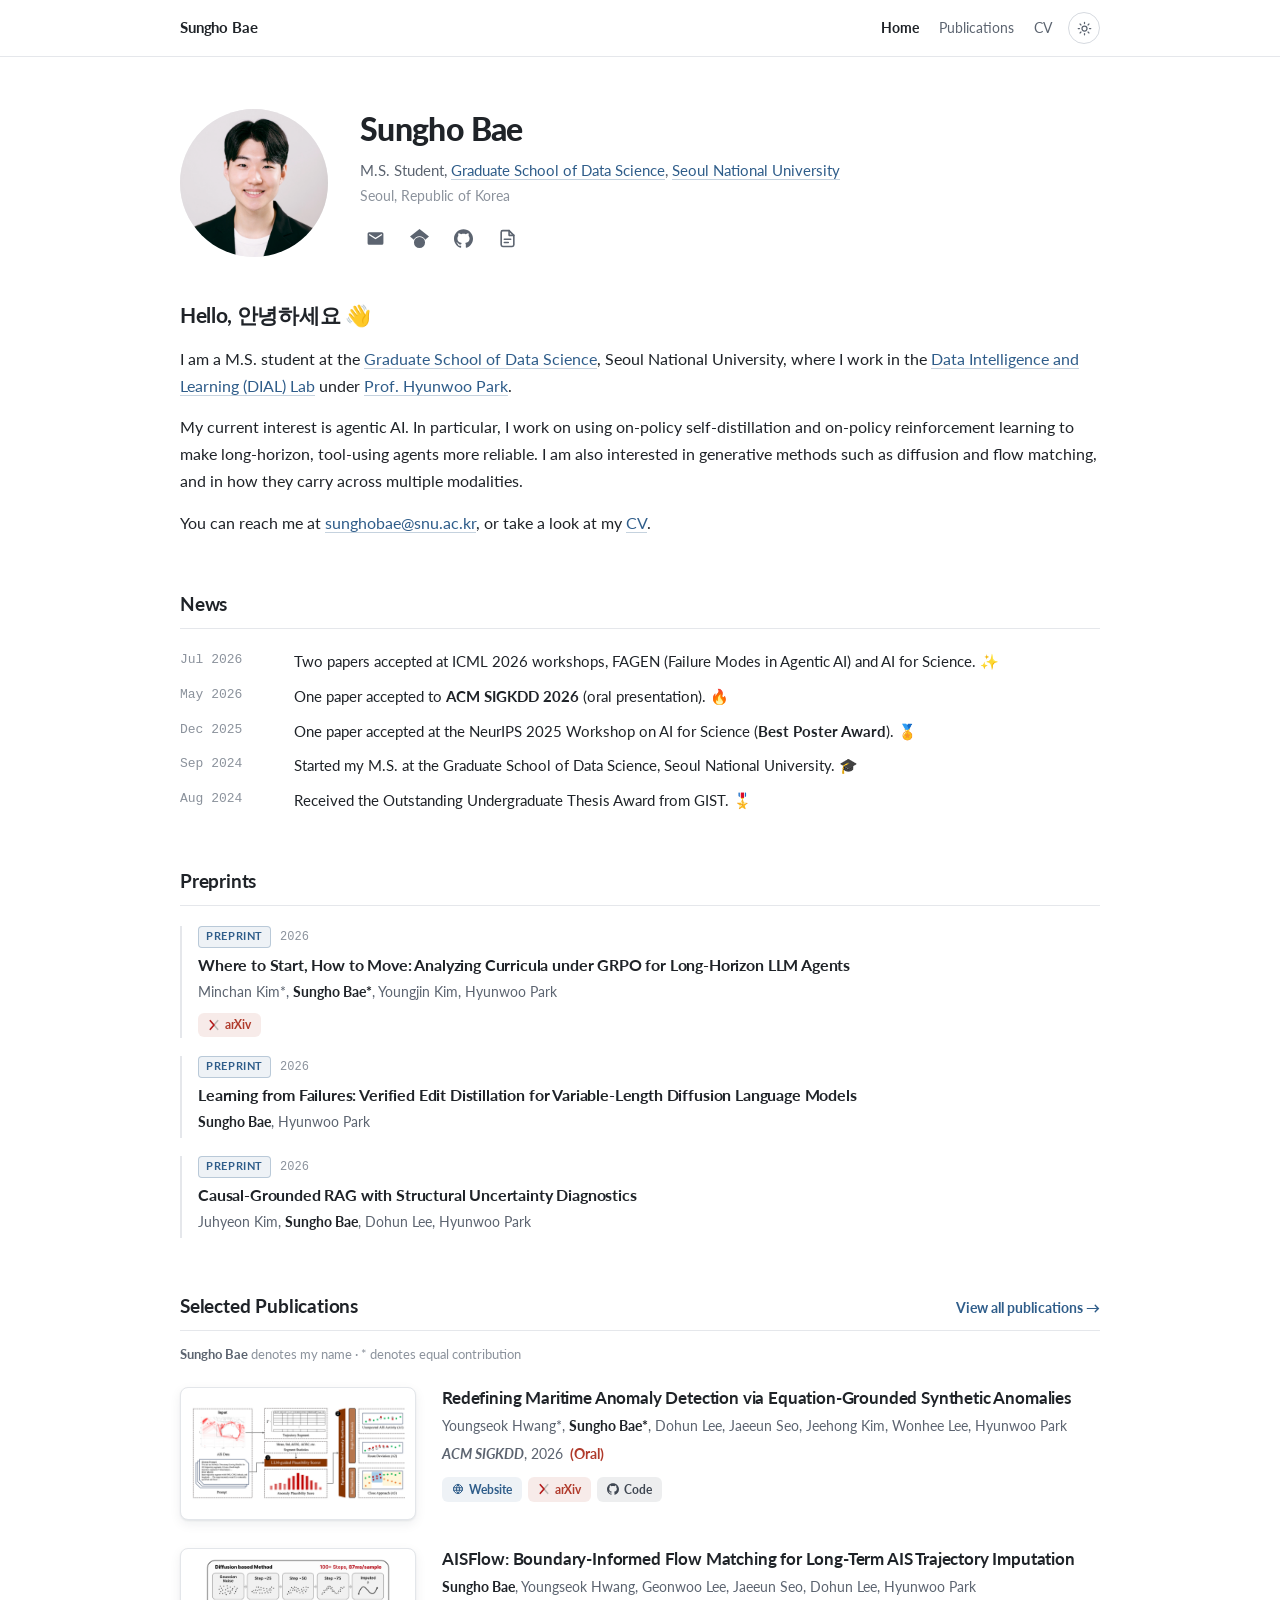
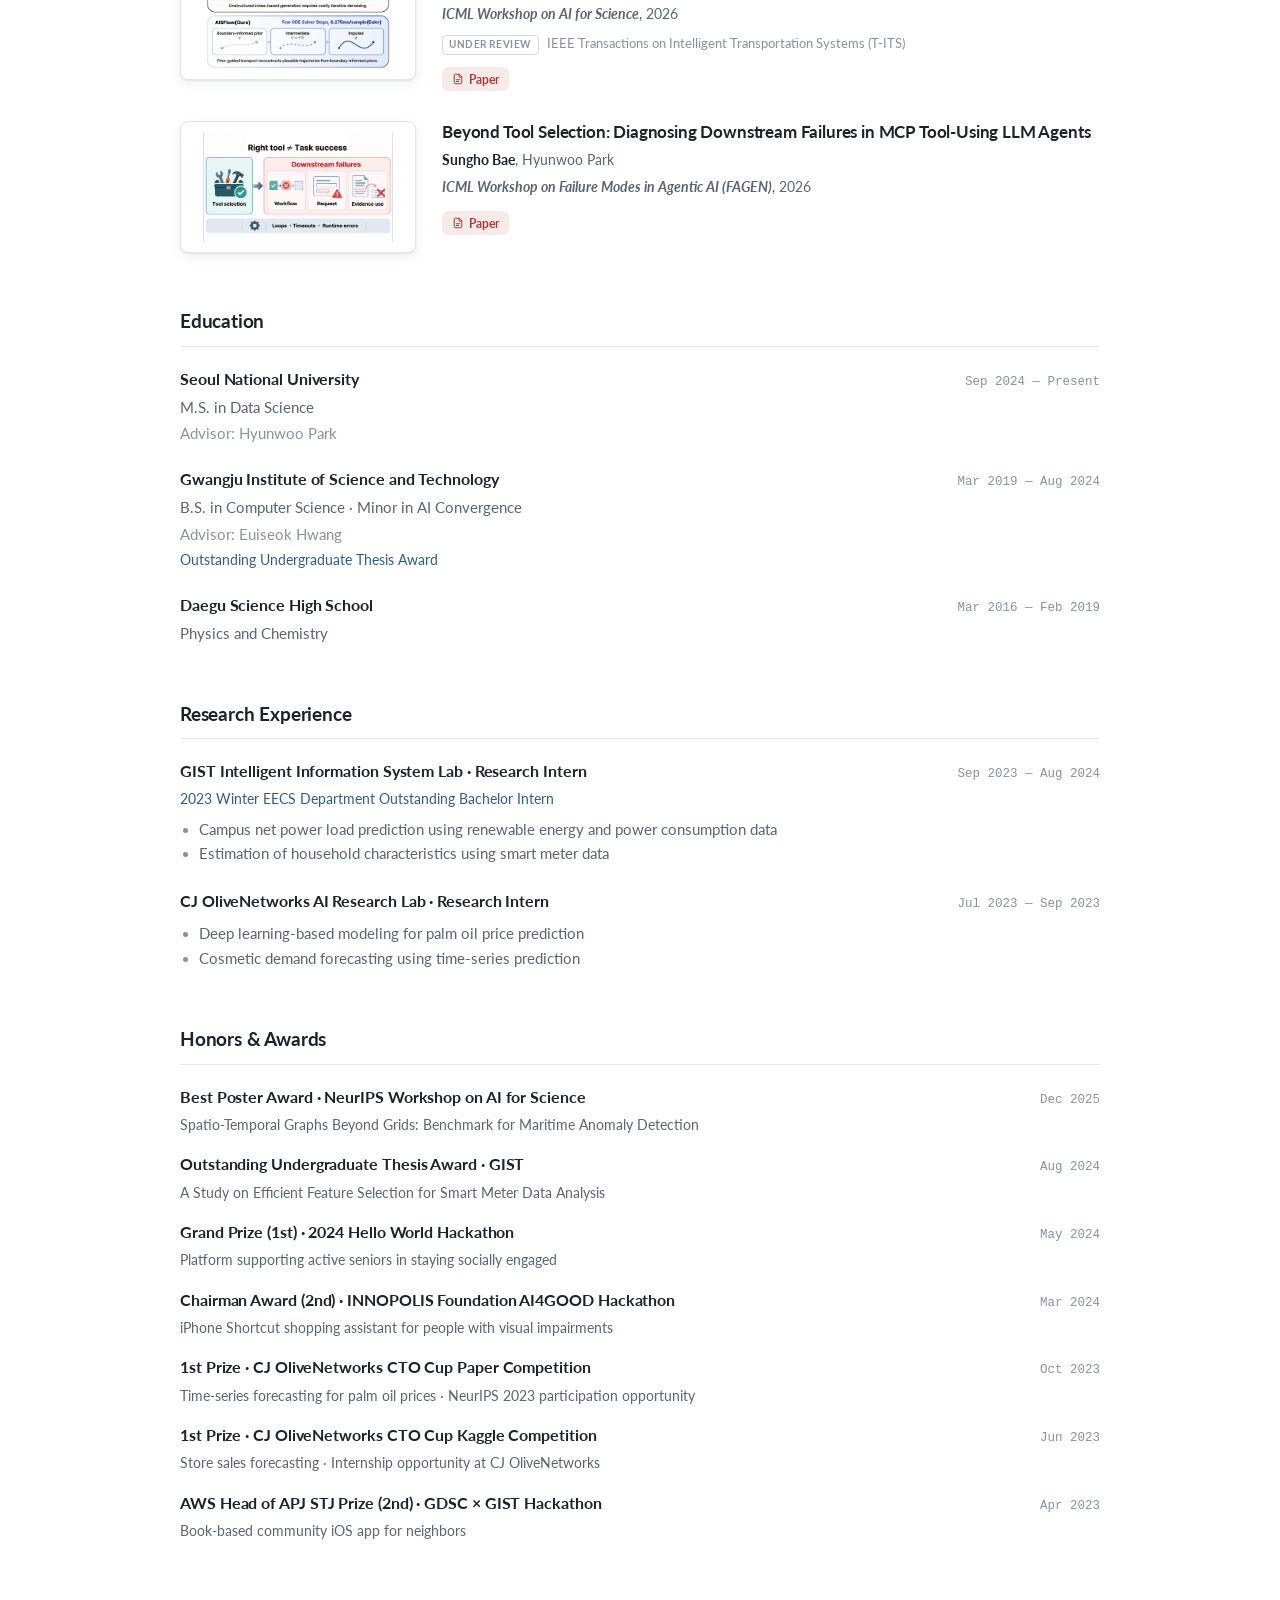
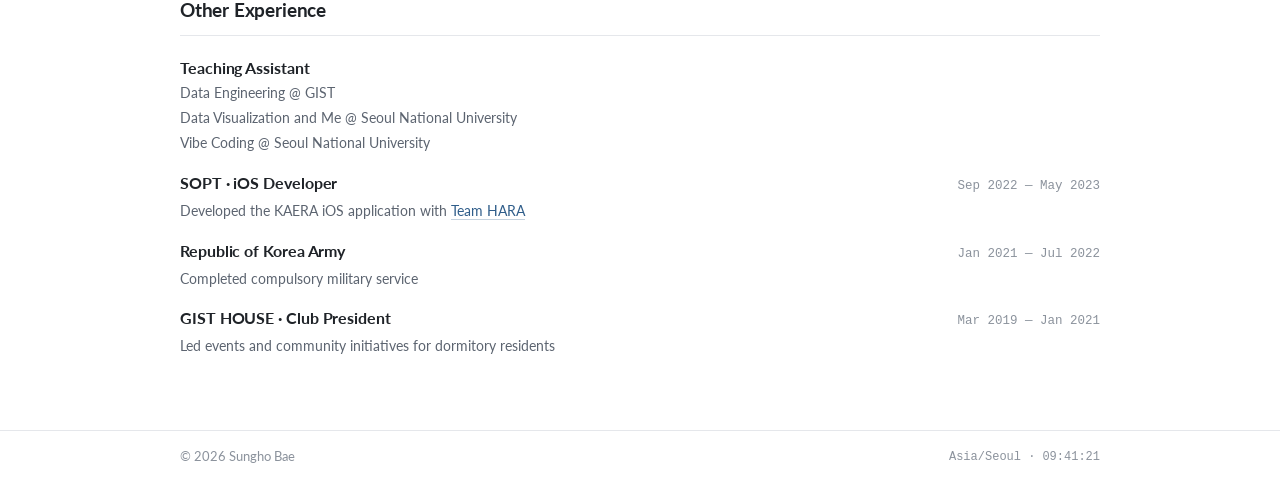
==== commit 954ae356: "Switch to Lato, unify the palette, and sync with the latest CV" ====
--- a/index.html
+++ b/index.html
@@ -31,10 +31,10 @@
     <link rel="preconnect" href="https://fonts.googleapis.com" />
     <link rel="preconnect" href="https://fonts.gstatic.com" crossorigin />
     <link
-      href="https://fonts.googleapis.com/css2?family=Inter:wght@400;500;600;700;800&amp;display=swap"
+      href="https://fonts.googleapis.com/css2?family=Lato:ital,wght@0,400;0,700;0,900;1,400;1,700&amp;display=swap"
       rel="stylesheet"
     />
-    <link rel="stylesheet" href="styles.css?v=8" />
+    <link rel="stylesheet" href="styles.css?v=9" />
     <script src="script.js" defer></script>
     <script type="application/ld+json">
       {
@@ -364,6 +364,13 @@
         <div class="record-list compact">
           <article class="record">
             <div class="entry-head">
+              <h3>Best Poster Award · NeurIPS Workshop on AI for Science</h3>
+              <time>Dec 2025</time>
+            </div>
+            <p>Spatio-Temporal Graphs Beyond Grids: Benchmark for Maritime Anomaly Detection</p>
+          </article>
+          <article class="record">
+            <div class="entry-head">
               <h3>Outstanding Undergraduate Thesis Award · GIST</h3>
               <time>Aug 2024</time>
             </div>
@@ -415,6 +422,7 @@
             <div class="entry-head"><h3>Teaching Assistant</h3></div>
             <p>Data Engineering @ GIST</p>
             <p>Data Visualization and Me @ Seoul National University</p>
+            <p>Vibe Coding @ Seoul National University</p>
           </article>
           <article class="record tree-body">
             <div class="entry-head">
--- a/styles.css
+++ b/styles.css
@@ -26,13 +26,14 @@
   --accent-soft: rgba(47, 93, 138, 0.08);
   --accent-border: rgba(47, 93, 138, 0.28);
 
-  /* semantic */
+  /* semantic: the whole page runs on one blue, one warm red and one neutral,
+     so nothing introduces a fourth hue. */
   --name: #1f2328;
   --author: #5c6470;
-  --highlight: #a4262c;
-  --tag: #8a5a2b;
-  --tag-bg: rgba(138, 90, 43, 0.09);
-  --tag-border: rgba(138, 90, 43, 0.3);
+  --warm: #b03a2b;
+  --warm-soft: rgba(176, 58, 43, 0.10);
+  --neutral: #3f4752;
+  --neutral-soft: rgba(63, 71, 82, 0.09);
 
   --avatar-bg: #f0f1f3;
   --thumb-border: #e3e6ea;
@@ -43,8 +44,10 @@
   --width: min(920px, calc(100% - 48px));
   --radius: 8px;
 
-  --sans: "Inter", -apple-system, BlinkMacSystemFont, "Segoe UI", Roboto,
-    "Helvetica Neue", "Apple SD Gothic Neo", "Noto Sans KR", Arial, sans-serif;
+  /* Lato is a static family: only 400/700/900 exist, so every weight below
+     is one of those three. Hangul falls through to the Korean faces. */
+  --sans: "Lato", -apple-system, BlinkMacSystemFont, "Segoe UI",
+    "Apple SD Gothic Neo", "Noto Sans KR", "Helvetica Neue", Arial, sans-serif;
   --mono: "SFMono-Regular", "SF Mono", ui-monospace, Menlo, Consolas,
     "Liberation Mono", monospace;
 }
@@ -70,10 +73,10 @@
 
   --name: #f2f4f6;
   --author: #a5adb8;
-  --highlight: #ef8f93;
-  --tag: #d7a877;
-  --tag-bg: rgba(215, 168, 119, 0.13);
-  --tag-border: rgba(215, 168, 119, 0.34);
+  --warm: #ee9280;
+  --warm-soft: rgba(238, 146, 128, 0.14);
+  --neutral: #b4bdc8;
+  --neutral-soft: rgba(180, 189, 200, 0.13);
 
   --avatar-bg: #22262c;
   --thumb-border: rgba(255, 255, 255, 0.14);
@@ -186,7 +189,7 @@
   margin-right: auto;
   color: var(--text);
   font-size: 15px;
-  font-weight: 650;
+  font-weight: 700;
   letter-spacing: -0.01em;
 }
 
@@ -203,7 +206,7 @@
 .nav a {
   color: var(--muted);
   font-size: 14px;
-  font-weight: 500;
+  font-weight: 400;
 }
 
 .nav a:hover,
@@ -212,7 +215,7 @@
 }
 
 .nav a[aria-current="page"] {
-  font-weight: 650;
+  font-weight: 700;
 }
 
 .theme-toggle {
@@ -302,7 +305,7 @@
   margin: 0;
   color: var(--name);
   font-size: 32px;
-  font-weight: 750;
+  font-weight: 900;
   line-height: 1.2;
   letter-spacing: -0.02em;
 }
@@ -431,7 +434,7 @@
 .section-head .more {
   flex: 0 0 auto;
   font-size: 14px;
-  font-weight: 550;
+  font-weight: 700;
 }
 
 .pub-note {
@@ -514,7 +517,7 @@
   margin: 0 0 5px;
   color: var(--text);
   font-size: 16.5px;
-  font-weight: 680;
+  font-weight: 700;
   line-height: 1.4;
   letter-spacing: -0.01em;
 }
@@ -536,7 +539,7 @@
 
 .pub-authors strong {
   color: var(--text);
-  font-weight: 650;
+  font-weight: 700;
 }
 
 .pub-venue {
@@ -547,26 +550,25 @@
 
 .pub-venue em {
   font-style: italic;
-  font-weight: 550;
+  font-weight: 700;
 }
 
 .pub-highlight {
   margin-left: 3px;
-  color: var(--highlight);
+  color: var(--warm);
   font-weight: 700;
   font-style: normal;
 }
 
 .pub-tag {
   display: inline-block;
-  margin-left: 8px;
-  padding: 1px 7px;
+  padding: 1px 6px;
   vertical-align: 1px;
-  border: 1px solid var(--tag-border);
+  border: 1px solid var(--hairline-strong);
   border-radius: 4px;
-  background: var(--tag-bg);
-  color: var(--tag);
-  font-size: 10.5px;
+  background: transparent;
+  color: var(--faint);
+  font-size: 9.5px;
   font-weight: 700;
   letter-spacing: 0.06em;
   line-height: 1.7;
@@ -596,7 +598,7 @@
   background: var(--chip-tint);
   color: var(--chip-ink);
   font-size: 11.5px;
-  font-weight: 650;
+  font-weight: 700;
   line-height: 1.5;
   transition: filter 140ms ease, border-color 140ms ease;
 }
@@ -637,17 +639,11 @@
   stroke: #bdb9b4;
 }
 
-.pub-links .is-site  { --chip-ink: #2563eb; --chip-tint: rgba(37, 99, 235, 0.10); }
-.pub-links .is-pdf   { --chip-ink: #d1443b; --chip-tint: rgba(209, 68, 59, 0.10); }
-.pub-links .is-arxiv { --chip-ink: #b4321f; --chip-tint: rgba(180, 50, 31, 0.10); }
-.pub-links .is-code  { --chip-ink: #3f4752; --chip-tint: rgba(63, 71, 82, 0.10); }
-.pub-links .is-bib   { --chip-ink: #0d8c80; --chip-tint: rgba(13, 140, 128, 0.11); }
-
-:root[data-theme="dark"] .pub-links .is-site  { --chip-ink: #7fa9f5; --chip-tint: rgba(127, 169, 245, 0.14); }
-:root[data-theme="dark"] .pub-links .is-pdf   { --chip-ink: #f08e85; --chip-tint: rgba(240, 142, 133, 0.14); }
-:root[data-theme="dark"] .pub-links .is-arxiv { --chip-ink: #ec8a76; --chip-tint: rgba(236, 138, 118, 0.14); }
-:root[data-theme="dark"] .pub-links .is-code  { --chip-ink: #b4bdc8; --chip-tint: rgba(180, 189, 200, 0.13); }
-:root[data-theme="dark"] .pub-links .is-bib   { --chip-ink: #5fc9bd; --chip-tint: rgba(95, 201, 189, 0.14); }
+.pub-links .is-site  { --chip-ink: var(--accent);  --chip-tint: var(--accent-soft); }
+.pub-links .is-pdf   { --chip-ink: var(--warm);    --chip-tint: var(--warm-soft); }
+.pub-links .is-arxiv { --chip-ink: var(--warm);    --chip-tint: var(--warm-soft); }
+.pub-links .is-code  { --chip-ink: var(--neutral); --chip-tint: var(--neutral-soft); }
+.pub-links .is-bib   { --chip-ink: var(--neutral); --chip-tint: var(--neutral-soft); }
 
 /* ----------------------------------------------------------- preprints -- */
 
@@ -668,7 +664,7 @@
   margin: 5px 0;
   color: var(--text);
   font-size: 16px;
-  font-weight: 680;
+  font-weight: 700;
   line-height: 1.45;
   letter-spacing: -0.01em;
 }
@@ -729,7 +725,7 @@
   color: var(--faint);
   font-family: var(--mono);
   font-size: 14px;
-  font-weight: 600;
+  font-weight: 700;
   letter-spacing: 0.08em;
 }
 
@@ -752,7 +748,7 @@
   margin: 0;
   color: var(--text);
   font-size: 16px;
-  font-weight: 680;
+  font-weight: 700;
   line-height: 1.45;
   letter-spacing: -0.005em;
 }
@@ -973,5 +969,5 @@
   color: var(--faint);
   margin-left: 0;
   font-size: 9.5px;
-  font-weight: 650;
-}
+  font-weight: 700;
+}
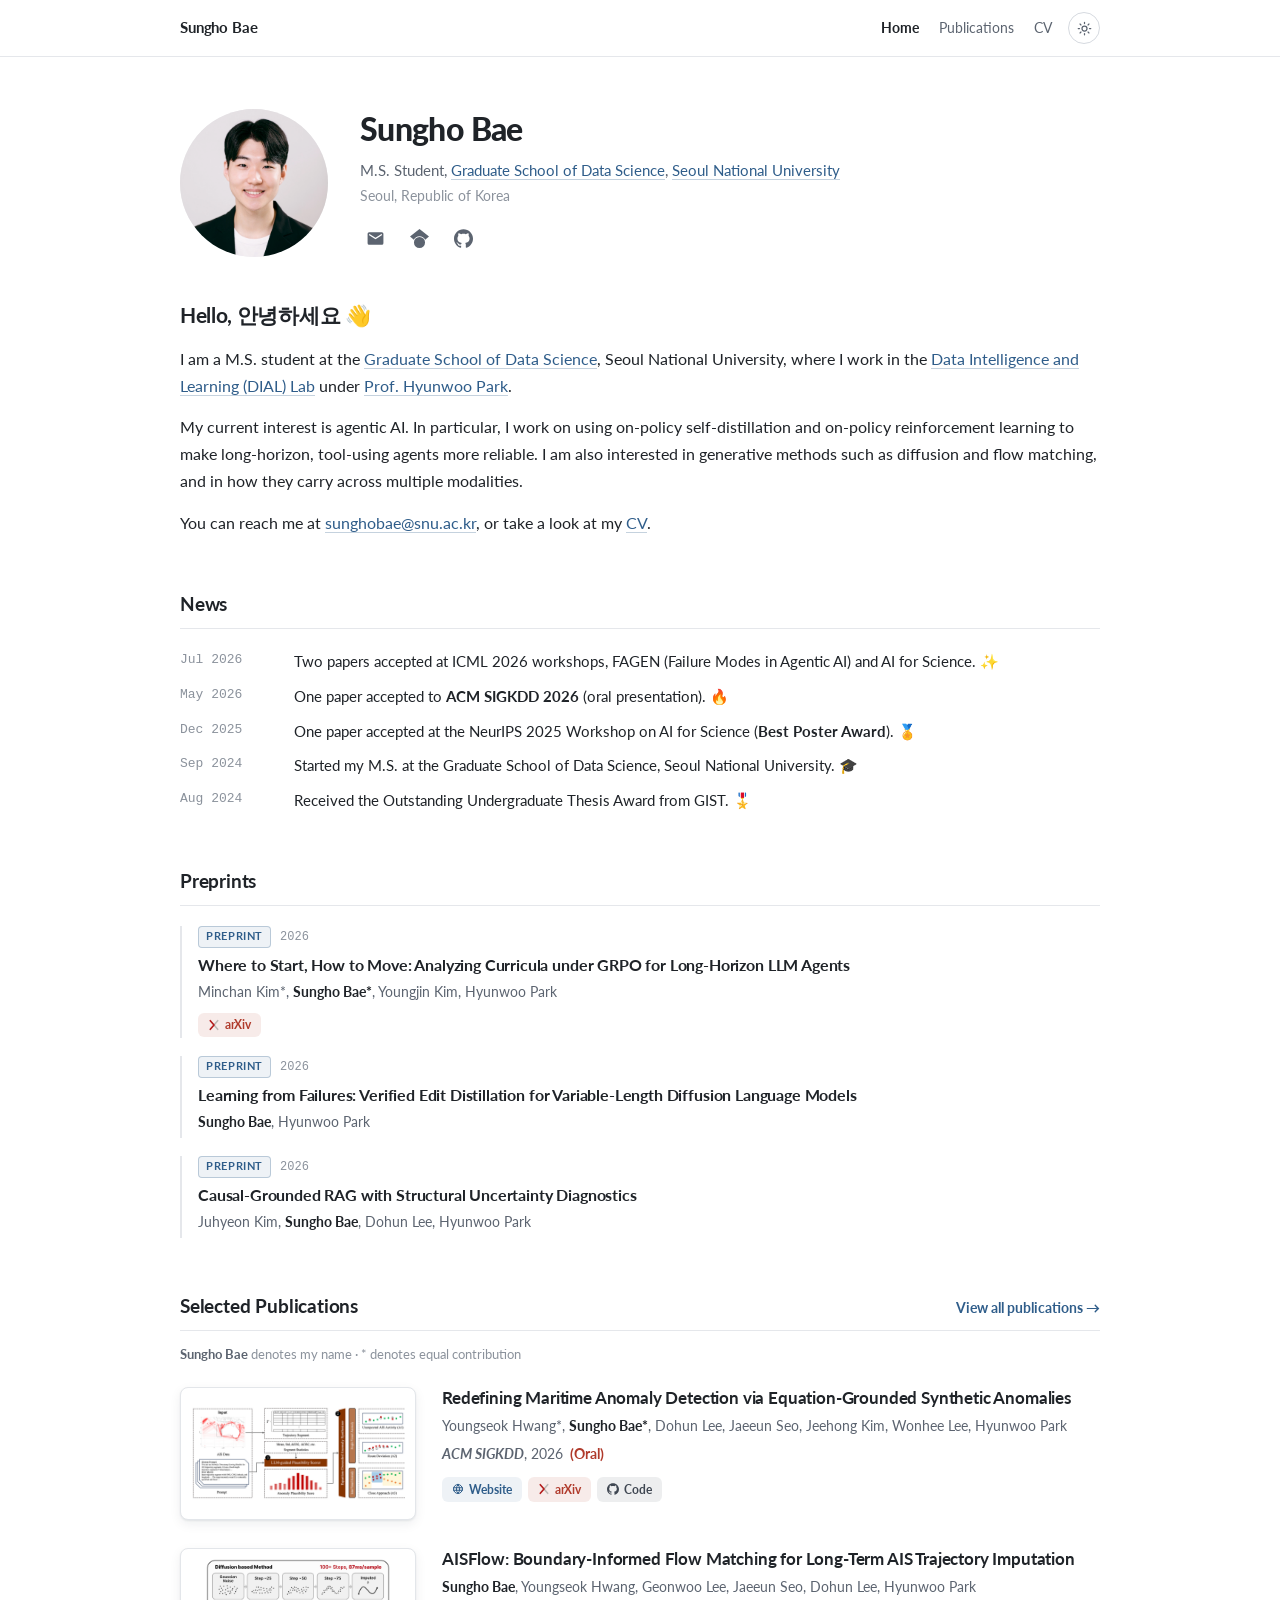
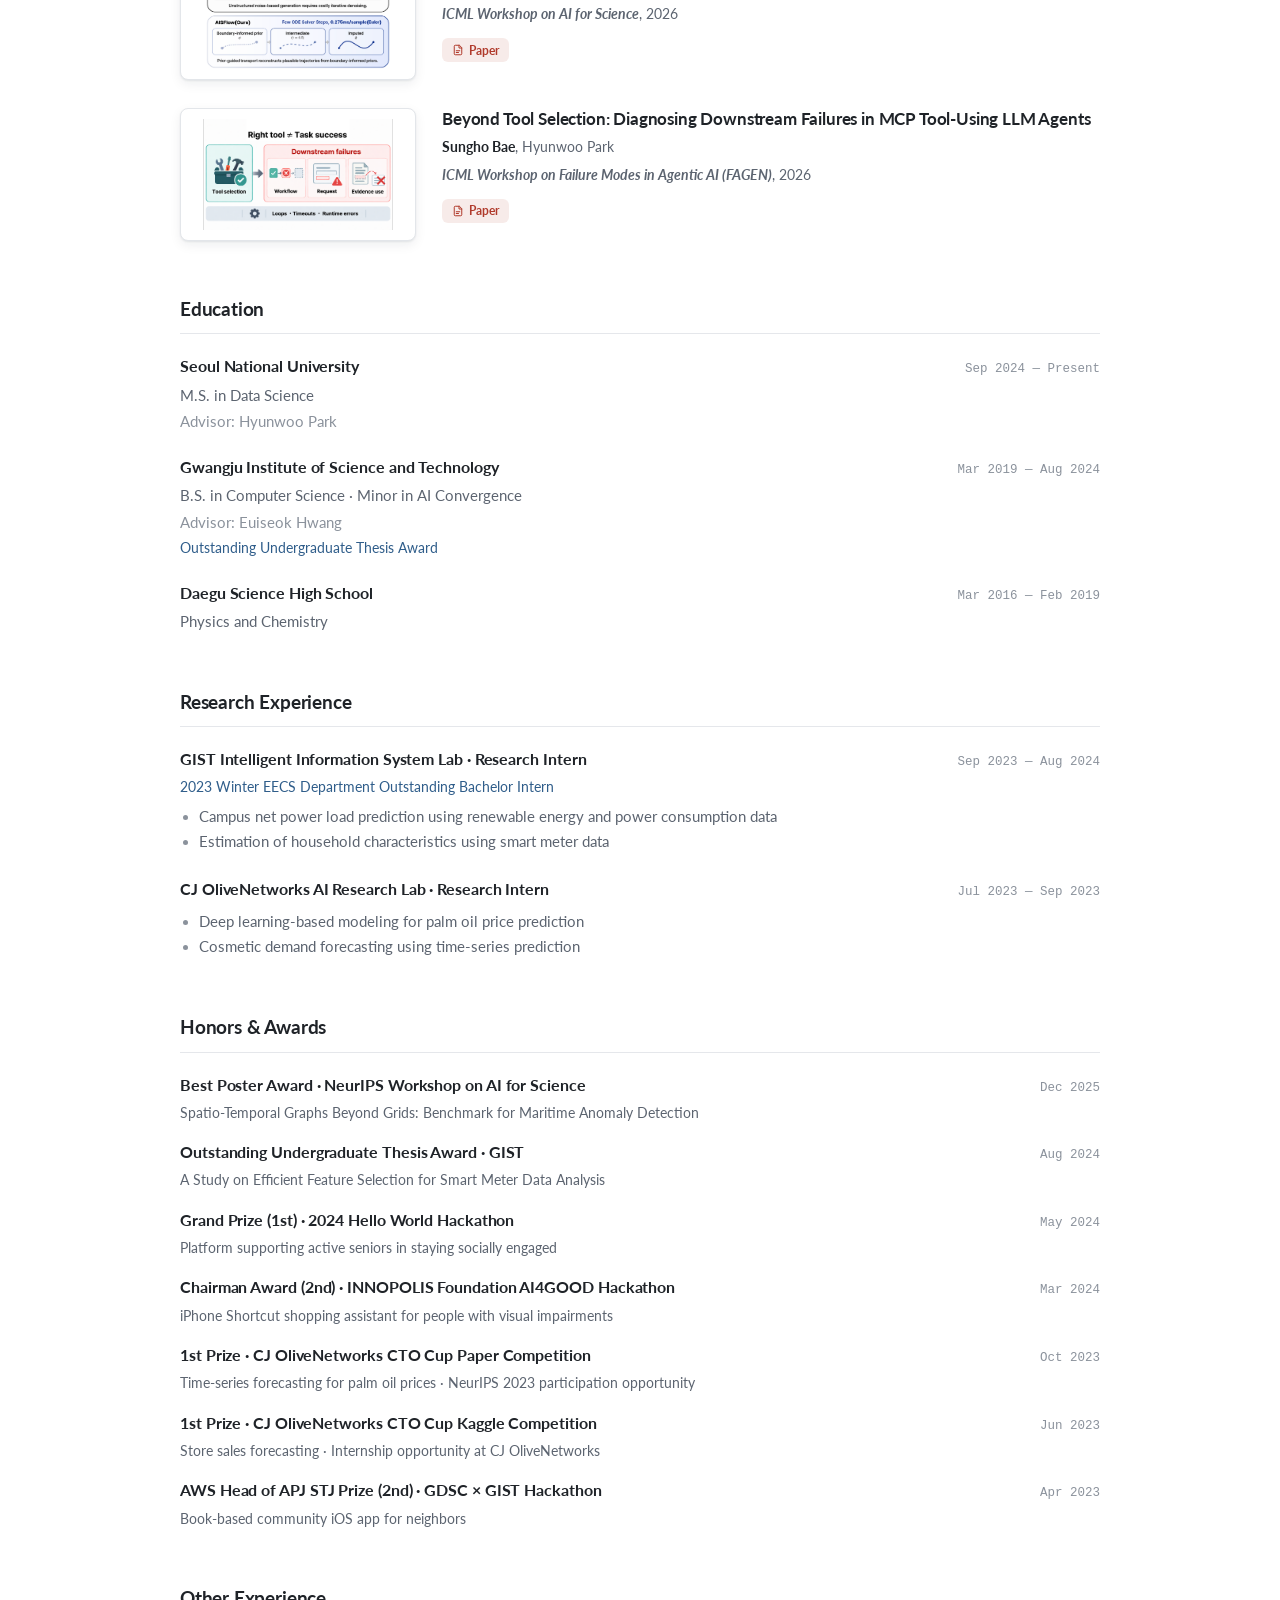
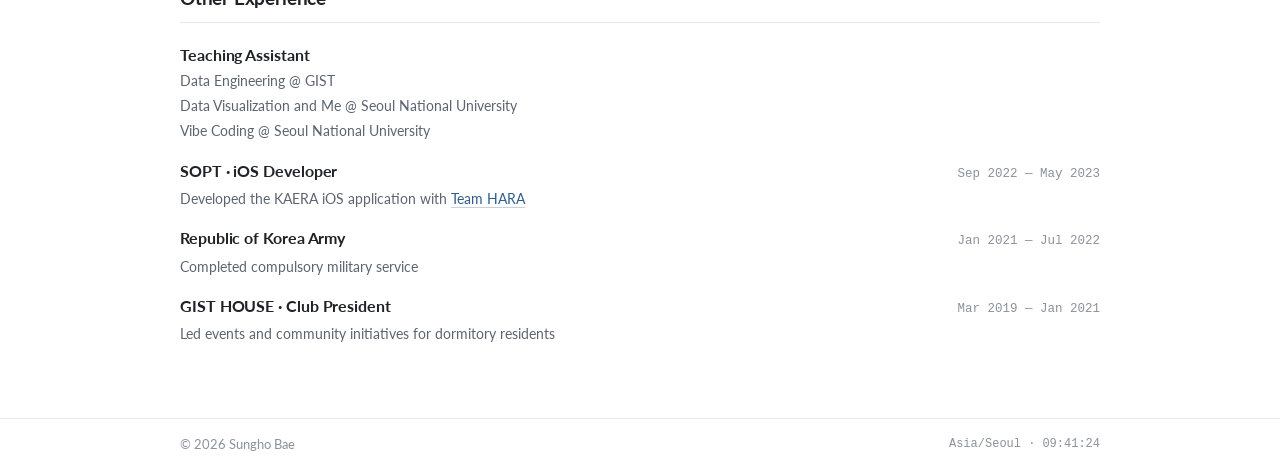
==== commit 22bcc71c: "Switch to Lato, unify the palette, and tidy publication metadata" ====
--- a/index.html
+++ b/index.html
@@ -115,11 +115,6 @@
                 <svg viewBox="0 0 24 24" aria-hidden="true"><path d="M12 .297c-6.63 0-12 5.373-12 12 0 5.303 3.438 9.8 8.205 11.385.6.113.82-.258.82-.577 0-.285-.01-1.04-.015-2.04-3.338.724-4.042-1.61-4.042-1.61C4.422 18.07 3.633 17.7 3.633 17.7c-1.087-.744.084-.729.084-.729 1.205.084 1.838 1.236 1.838 1.236 1.07 1.835 2.809 1.305 3.495.998.108-.776.417-1.305.76-1.605-2.665-.3-5.466-1.332-5.466-5.93 0-1.31.465-2.38 1.235-3.22-.135-.303-.54-1.523.105-3.176 0 0 1.005-.322 3.3 1.23.96-.267 1.98-.399 3-.405 1.02.006 2.04.138 3 .405 2.28-1.552 3.285-1.23 3.285-1.23.645 1.653.24 2.873.12 3.176.765.84 1.23 1.91 1.23 3.22 0 4.61-2.805 5.625-5.475 5.92.42.36.81 1.096.81 2.22 0 1.606-.015 2.896-.015 3.286 0 .315.21.69.825.57C20.565 22.092 24 17.592 24 12.297c0-6.627-5.373-12-12-12Z"/></svg>
               </a>
             </li>
-            <li>
-              <a href="assets/CV_20260825.pdf" target="_blank" rel="noreferrer" aria-label="Curriculum Vitae" title="CV">
-                <svg class="stroke" viewBox="0 0 24 24" aria-hidden="true"><path d="M14 2H6a2 2 0 0 0-2 2v16a2 2 0 0 0 2 2h12a2 2 0 0 0 2-2V8Z"/><path d="M14 2v6h6"/><path d="M8 13h8M8 17h5"/></svg>
-              </a>
-            </li>
           </ul>
         </div>
       </header>
@@ -266,10 +261,6 @@
                 Hyunwoo Park
               </p>
               <p class="pub-venue"><em>ICML Workshop on AI for Science</em>, 2026</p>
-              <p class="pub-status">
-                <span class="pub-tag is-muted">Under review</span>
-                IEEE Transactions on Intelligent Transportation Systems (T-ITS)
-              </p>
               <ul class="pub-links">
                 <li><a class="is-pdf" href="https://openreview.net/forum?id=FhNvZOMekI" target="_blank" rel="noreferrer"><svg viewBox="0 0 24 24" aria-hidden="true"><path d="M14 2.5H6.5a2 2 0 0 0-2 2v15a2 2 0 0 0 2 2h11a2 2 0 0 0 2-2V8Z"/><path d="M14 2.5V8h5.5"/><path d="M8.5 13.5h7M8.5 17h4.5"/></svg><span>Paper</span></a></li>
               </ul>
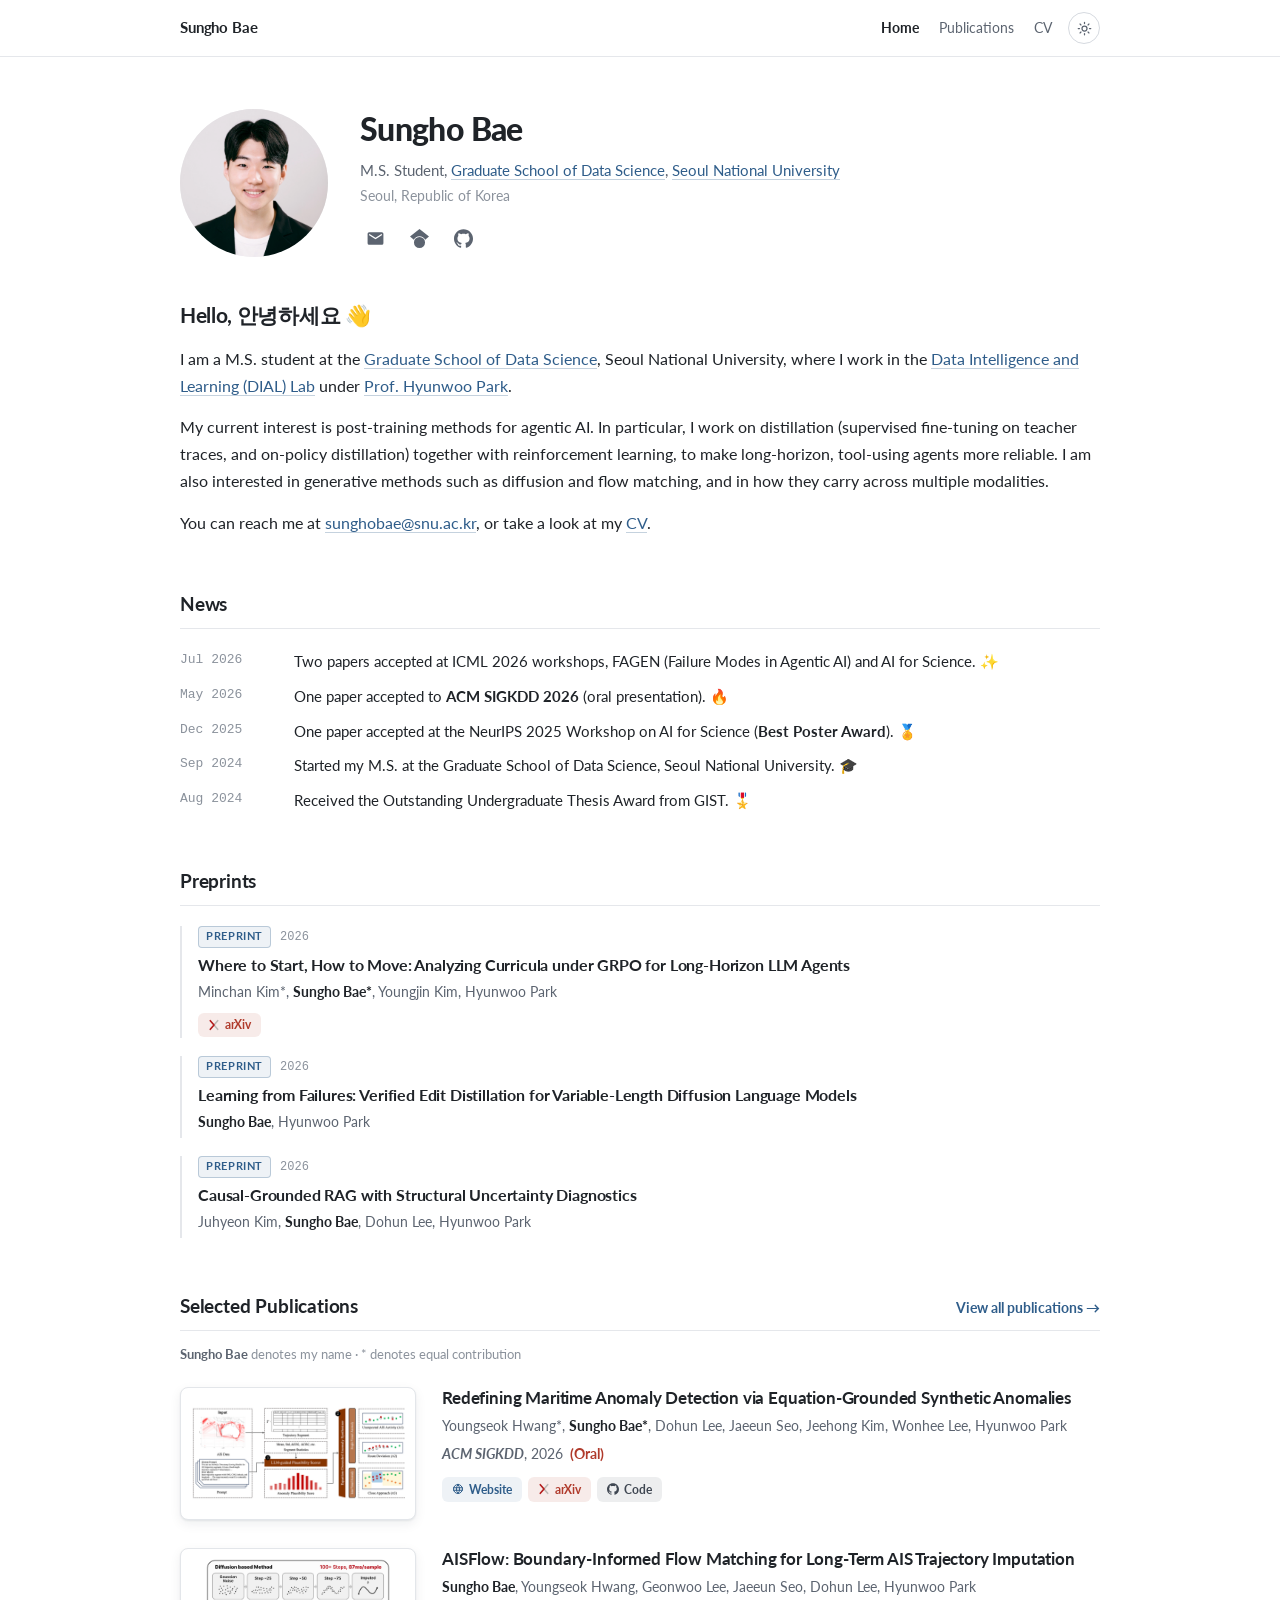
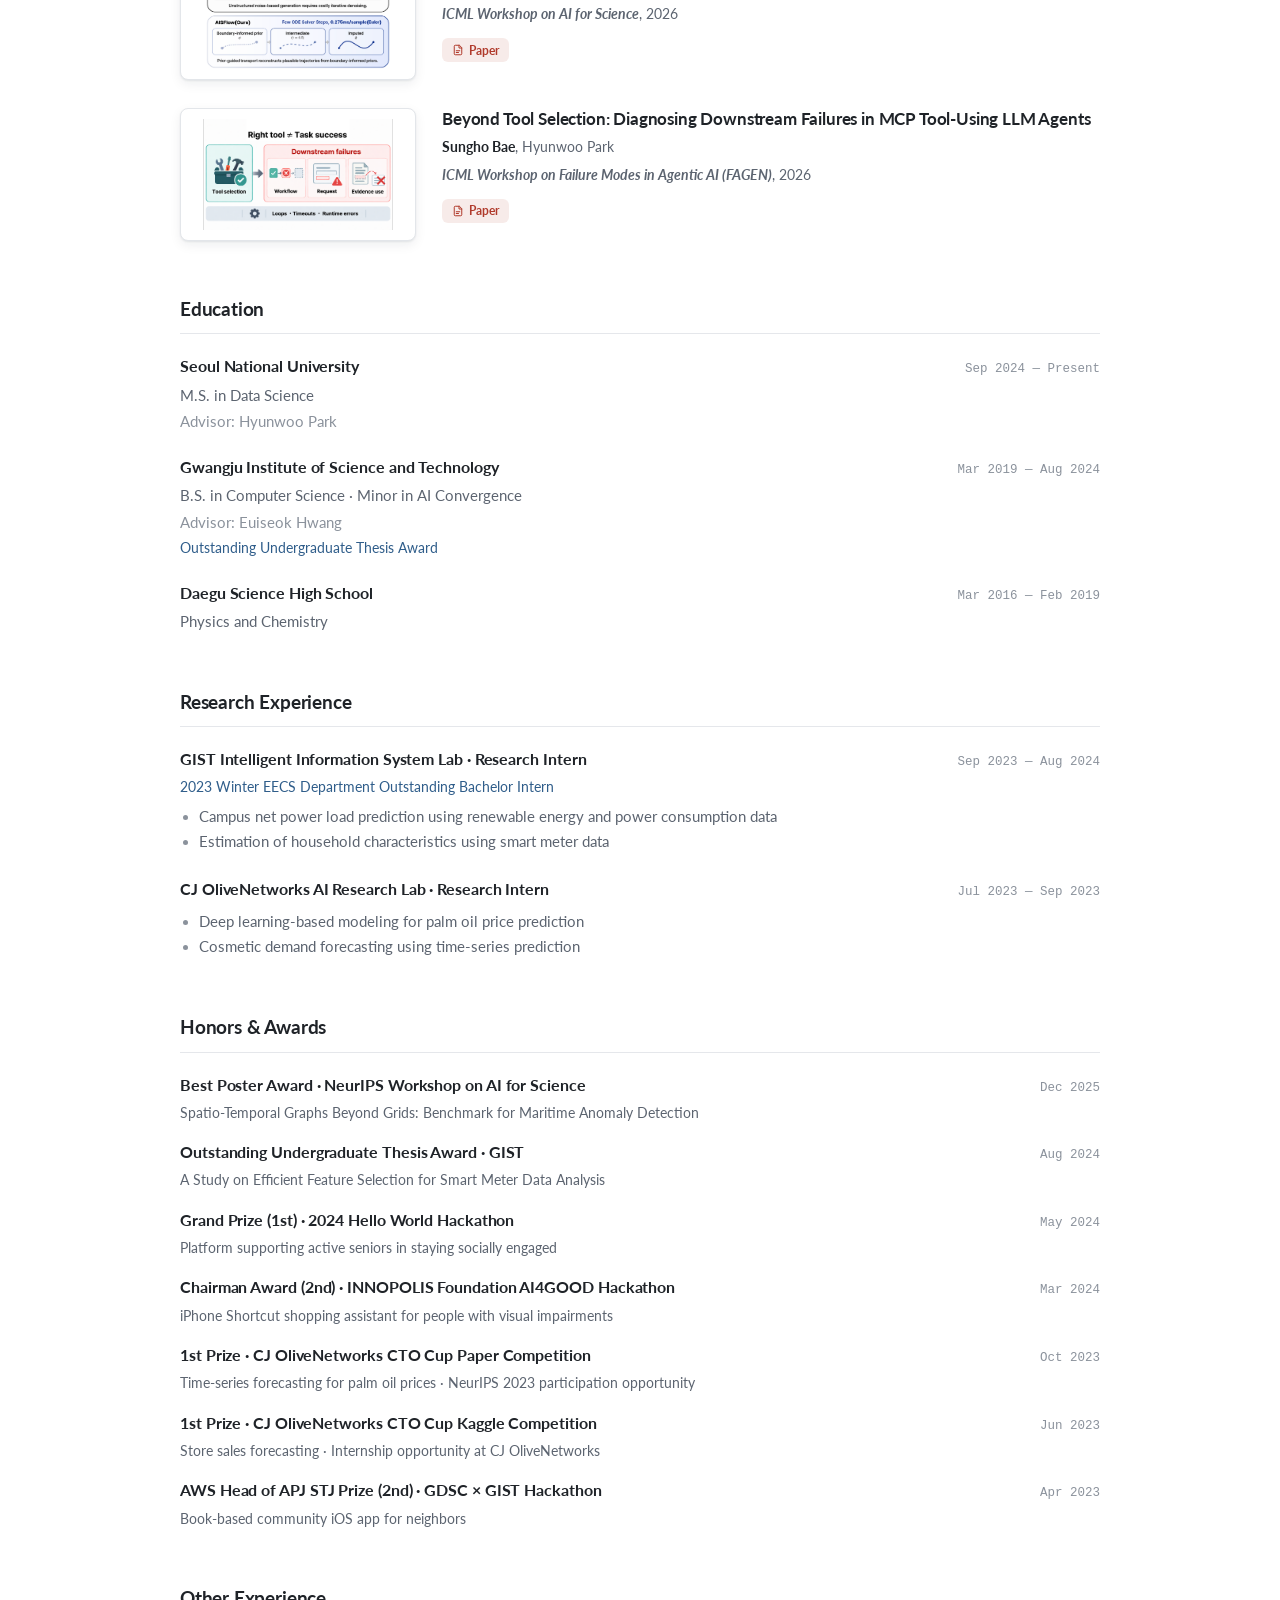
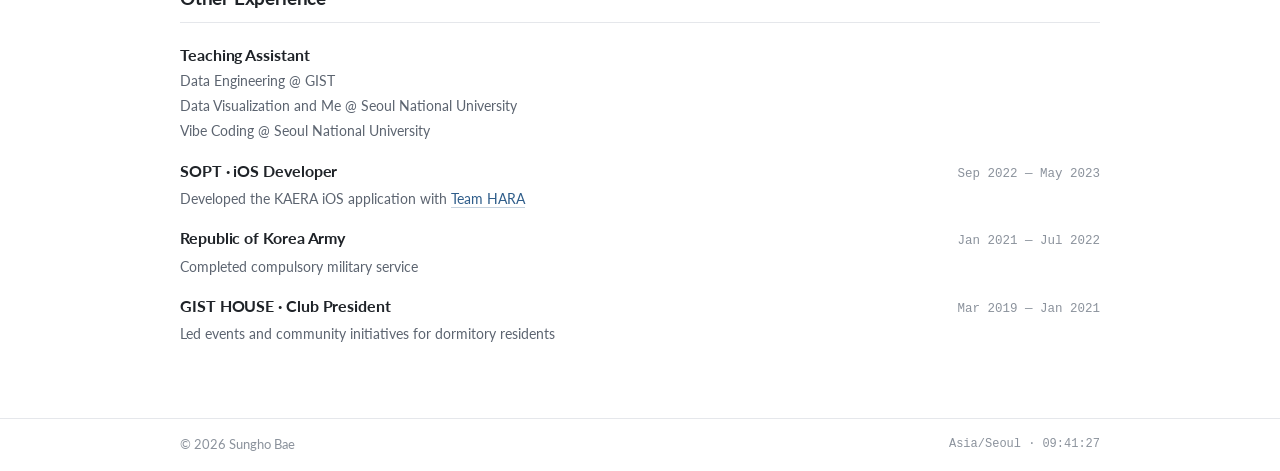
==== commit 844a3efe: "Switch to Lato, unify the palette, and refresh the research summary" ====
--- a/index.html
+++ b/index.html
@@ -5,7 +5,7 @@
     <meta name="viewport" content="width=device-width, initial-scale=1" />
     <meta
       name="description"
-      content="Sungho Bae works on machine learning for complex real-world data, with interests in agentic AI and generative model algorithms."
+      content="Sungho Bae works on post-training methods for agentic AI, including distillation and reinforcement learning for long-horizon, tool-using agents."
     />
     <meta name="theme-color" content="#ffffff" />
     <meta property="og:type" content="website" />
@@ -131,10 +131,11 @@
           <a href="https://hyunwoopark.com/" target="_blank" rel="noreferrer">Prof. Hyunwoo Park</a>.
         </p>
         <p>
-          My current interest is agentic AI. In particular, I work on using on-policy
-          self-distillation and on-policy reinforcement learning to make long-horizon,
-          tool-using agents more reliable. I am also interested in generative methods such as
-          diffusion and flow matching, and in how they carry across multiple modalities.
+          My current interest is post-training methods for agentic AI. In particular, I work on
+          distillation (supervised fine-tuning on teacher traces, and on-policy distillation)
+          together with reinforcement learning, to make long-horizon, tool-using agents more
+          reliable. I am also interested in generative methods such as diffusion and flow
+          matching, and in how they carry across multiple modalities.
         </p>
         <p>
           You can reach me at
